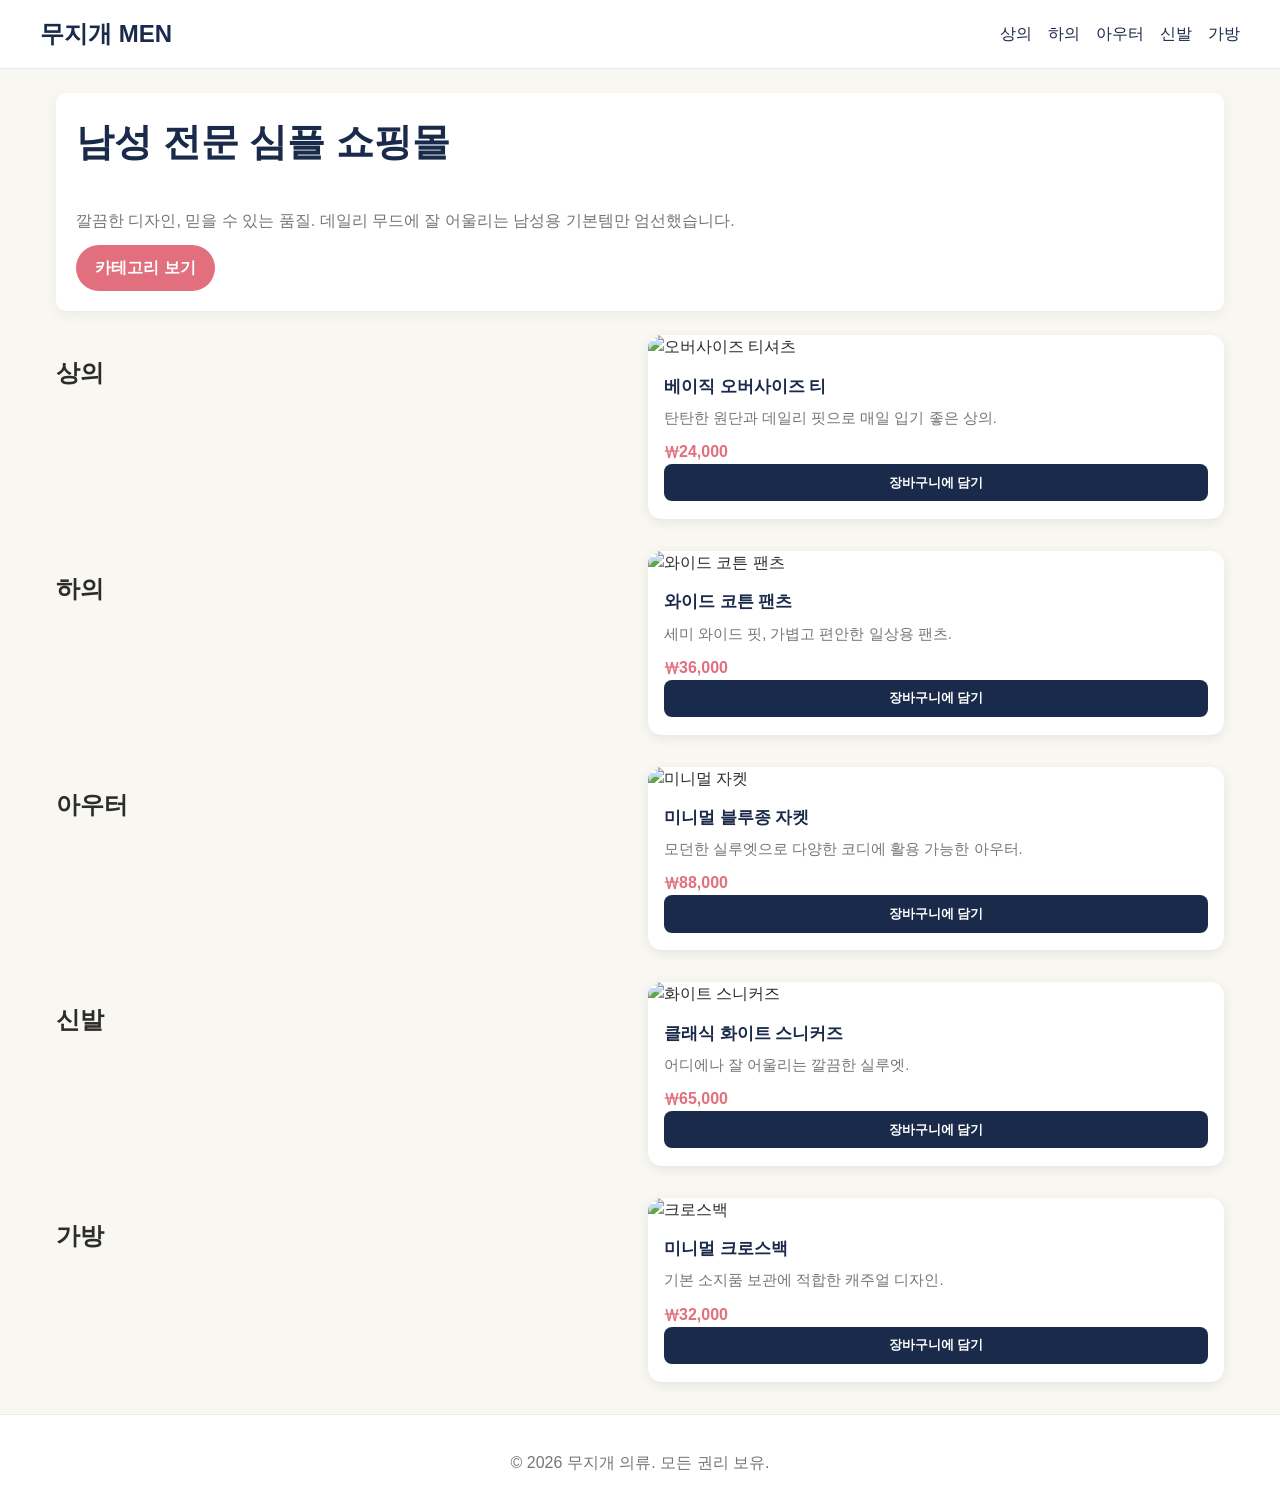
==== 새 폴더/index.html @ 91ad0dd7 "feat: add dark/light mode toggle" ====
<!DOCTYPE html>
<html lang="ko">
<head>
  <meta charset="UTF-8" />
  <meta name="viewport" content="width=device-width, initial-scale=1.0" />
  <title>심플 의류 쇼핑몰</title>
  <style>
    :root {
      --bg: #f9f7f1;
      --primary: #1a2a4a;
      --accent: #e16f7d;
      --card: #ffffff;
      --text: #2c2c2c;
      --muted: #767676;
    }

    * {
      box-sizing: border-box;
    }

    body {
      margin: 0;
      font-family: 'Noto Sans KR', Arial, sans-serif;
      background: var(--bg);
      color: var(--text);
      line-height: 1.5;
    }

    header {
      background: #fff;
      border-bottom: 1px solid #e9e9e9;
      padding: 1rem 1.25rem;
      position: sticky;
      top: 0;
      z-index: 100;
    }

    .nav {
      display: flex;
      align-items: center;
      justify-content: space-between;
      max-width: 1200px;
      margin: 0 auto;
      gap: 1rem;
    }

    .brand {
      font-size: 1.5rem;
      font-weight: 700;
      color: var(--primary);
    }

    .nav-links {
      display: flex;
      gap: 1rem;
      font-weight: 500;
    }

    .nav-links a {
      color: var(--primary);
      text-decoration: none;
    }

    .hero {
      max-width: 1200px;
      margin: 1.5rem auto;
      display: grid;
      grid-template-columns: 1fr;
      gap: 1rem;
      padding: 0 1rem;
    }

    .hero-content {
      background: var(--card);
      border-radius: 10px;
      padding: 1.25rem;
      box-shadow: 0 4px 14px rgba(0,0,0,.05);
    }

    .hero-content h1 {
      margin-top: 0;
      color: var(--primary);
      font-size: clamp(1.5rem, 4vw, 2.4rem);
    }

    .hero-content p {
      color: var(--muted);
      margin: .75rem 0;
    }

    .shop-btn {
      display: inline-block;
      padding: .7rem 1.2rem;
      border: 0;
      border-radius: 30px;
      background: var(--accent);
      color: white;
      font-weight: 700;
      text-decoration: none;
    }

    .products {
      max-width: 1200px;
      margin: 0 auto 2rem;
      padding: 0 1rem;
      display: grid;
      grid-template-columns: repeat(auto-fit, minmax(230px, 1fr));
      gap: 1rem;
    }

    .card {
      background: var(--card);
      border-radius: 14px;
      overflow: hidden;
      box-shadow: 0 3px 12px rgba(0,0,0,.08);
      transition: transform .2s ease, box-shadow .2s ease;
    }

    .card:hover {
      transform: translateY(-3px);
      box-shadow: 0 7px 20px rgba(0,0,0,.15);
    }

    .card img {
      width: 100%;
      aspect-ratio: 4 / 3;
      object-fit: cover;
    }

    .card-body {
      padding: .9rem 1rem 1.1rem;
    }

    .card-title {
      margin: 0 0 .5rem;
      font-size: 1.05rem;
      font-weight: 700;
      color: var(--primary);
    }

    .card-price {
      margin: 0;
      font-weight: 700;
      color: var(--accent);
    }

    .card-text {
      margin: .3rem 0 .7rem;
      color: var(--muted);
      font-size: .92rem;
    }

    .card button {
      width: 100%;
      border: 0;
      border-radius: 8px;
      padding: .6rem;
      background: var(--primary);
      color: white;
      font-weight: 600;
      cursor: pointer;
    }

    footer {
      text-align: center;
      padding: 1.25rem 1rem;
      background: #fff;
      color: var(--muted);
      border-top: 1px solid #ececec;
    }
  </style>
</head>
<body>
  <header>
    <nav class="nav">
      <div class="brand">무지개 MEN</div>
      <div class="nav-links">
        <a href="#tops">상의</a>
        <a href="#bottoms">하의</a>
        <a href="#outer">아우터</a>
        <a href="#shoes">신발</a>
        <a href="#bags">가방</a>
      </div>
    </nav>
  </header>

  <section class="hero">
    <article class="hero-content">
      <h1>남성 전문 심플 쇼핑몰</h1>
      <p>깔끔한 디자인, 믿을 수 있는 품질. 데일리 무드에 잘 어울리는 남성용 기본템만 엄선했습니다.</p>
      <a class="shop-btn" href="#tops">카테고리 보기</a>
    </article>
  </section>

  <section class="products" id="tops">
    <h2>상의</h2>
    <article class="card">
      <img src="https://via.placeholder.com/400x300?text=오버사이즈+티셔츠" alt="오버사이즈 티셔츠">
      <div class="card-body">
        <h2 class="card-title">베이직 오버사이즈 티</h2>
        <p class="card-text">탄탄한 원단과 데일리 핏으로 매일 입기 좋은 상의.</p>
        <p class="card-price">₩24,000</p>
        <button>장바구니에 담기</button>
      </div>
    </article>
  </section>

  <section class="products" id="bottoms">
    <h2>하의</h2>
    <article class="card">
      <img src="https://via.placeholder.com/400x300?text=와이드+코튼+팬츠" alt="와이드 코튼 팬츠">
      <div class="card-body">
        <h2 class="card-title">와이드 코튼 팬츠</h2>
        <p class="card-text">세미 와이드 핏, 가볍고 편안한 일상용 팬츠.</p>
        <p class="card-price">₩36,000</p>
        <button>장바구니에 담기</button>
      </div>
    </article>
  </section>

  <section class="products" id="outer">
    <h2>아우터</h2>
    <article class="card">
      <img src="https://via.placeholder.com/400x300?text=미니멀+자켓" alt="미니멀 자켓">
      <div class="card-body">
        <h2 class="card-title">미니멀 블루종 자켓</h2>
        <p class="card-text">모던한 실루엣으로 다양한 코디에 활용 가능한 아우터.</p>
        <p class="card-price">₩88,000</p>
        <button>장바구니에 담기</button>
      </div>
    </article>
  </section>

  <section class="products" id="shoes">
    <h2>신발</h2>
    <article class="card">
      <img src="https://via.placeholder.com/400x300?text=화이트+스니커즈" alt="화이트 스니커즈">
      <div class="card-body">
        <h2 class="card-title">클래식 화이트 스니커즈</h2>
        <p class="card-text">어디에나 잘 어울리는 깔끔한 실루엣.</p>
        <p class="card-price">₩65,000</p>
        <button>장바구니에 담기</button>
      </div>
    </article>
  </section>

  <section class="products" id="bags">
    <h2>가방</h2>
    <article class="card">
      <img src="https://via.placeholder.com/400x300?text=크로스백" alt="크로스백">
      <div class="card-body">
        <h2 class="card-title">미니멀 크로스백</h2>
        <p class="card-text">기본 소지품 보관에 적합한 캐주얼 디자인.</p>
        <p class="card-price">₩32,000</p>
        <button>장바구니에 담기</button>
      </div>
    </article>
  </section>

  <footer>
    <p>© 2026 무지개 의류. 모든 권리 보유.</p>
  </footer>
</body>
</html>
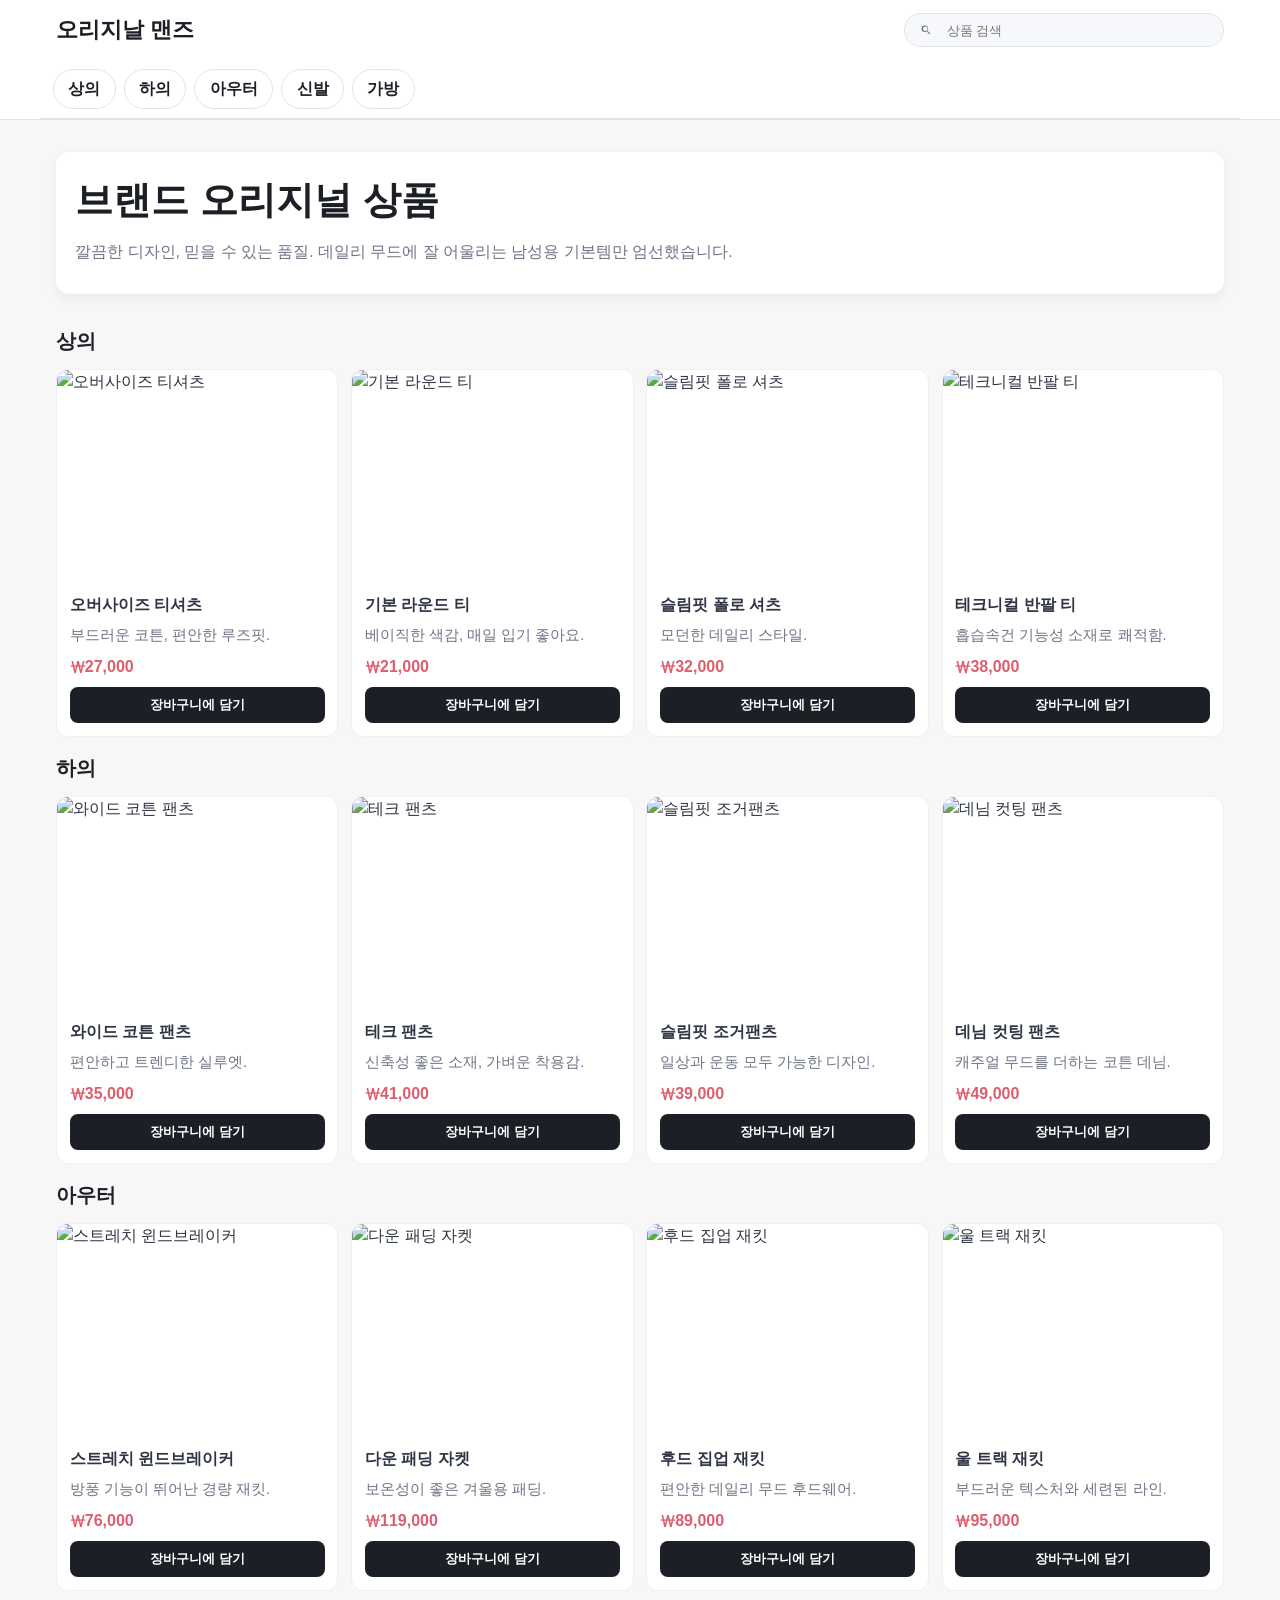
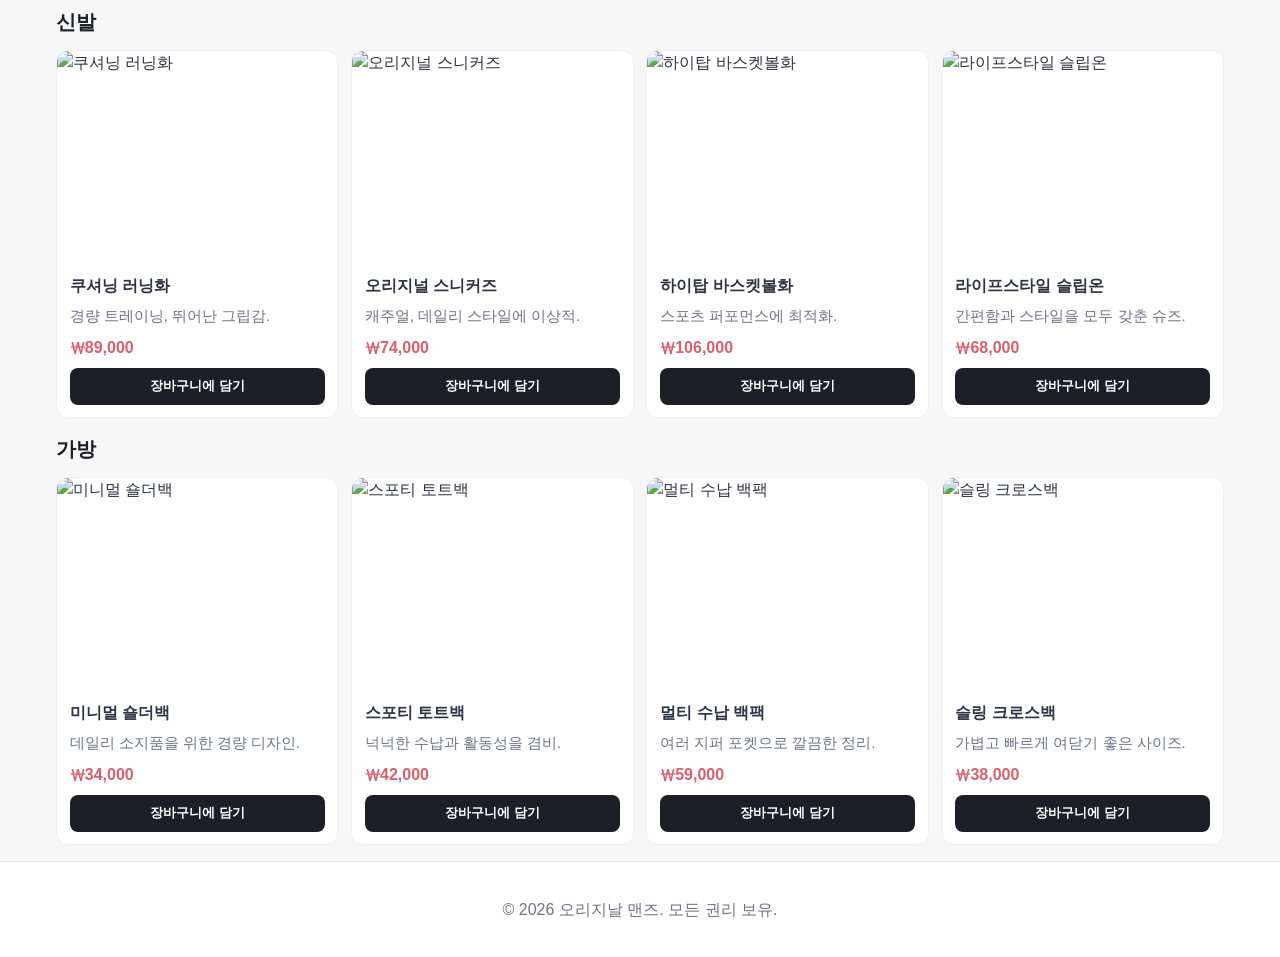
==== commit 19bfafe0: "Fix search icon, mobile category scrolling, brand name, hero text, 2-column mobile grid, and categor" ====
--- a/새 폴더/index.html
+++ b/새 폴더/index.html
@@ -3,262 +3,372 @@
 <head>
   <meta charset="UTF-8" />
   <meta name="viewport" content="width=device-width, initial-scale=1.0" />
-  <title>심플 의류 쇼핑몰</title>
+  <title>오리지날 맨즈</title>
   <style>
     :root {
-      --bg: #f9f7f1;
-      --primary: #1a2a4a;
-      --accent: #e16f7d;
+      --bg: #f7f7f7;
+      --primary: #1c1f26;
+      --accent: #dc5f6d;
       --card: #ffffff;
-      --text: #2c2c2c;
-      --muted: #767676;
-    }
-
-    * {
-      box-sizing: border-box;
-    }
-
+      --text: #2f3545;
+      --muted: #6f7486;
+      --border: #e1e4ec;
+    }
+
+    * { box-sizing: border-box; }
     body {
       margin: 0;
-      font-family: 'Noto Sans KR', Arial, sans-serif;
+      font-family: 'Noto Sans KR', 'Apple SD Gothic Neo', Arial, sans-serif;
       background: var(--bg);
       color: var(--text);
       line-height: 1.5;
-    }
-
-    header {
+      min-height: 100vh;
+    }
+
+    header { position: sticky; top: 0; z-index: 1000; background: #fff; border-bottom: 1px solid var(--border); }
+    .nav {
+      display: flex; align-items: center; justify-content: space-between;
+      gap: 0.8rem; max-width: 1200px; margin: 0 auto; padding: 0.8rem 1rem;
+    }
+    .brand { font-size: 1.4rem; font-weight: 800; color: var(--primary); }
+
+    .search-wrapper {
+      position: relative; flex: 1; max-width: 260px;
+    }
+    .search-input {
+      width: 100%; padding: 0.55rem 1.3rem 0.55rem 2.6rem;
+      border: 1px solid var(--border); border-radius: 999px; background: #f7f8fb;
+      color: var(--text); outline: none;
+    }
+    .search-input:focus { box-shadow: 0 0 0 3px rgba(220,95,109,0.2); }
+
+    .search-icon {
+      position: absolute; left: 0.9rem; top: 50%; transform: translateY(-50%);
+      pointer-events: none;
+      width: 1rem; height: 1rem;
+      display: inline-flex; align-items: center; justify-content: center;
+    }
+    .search-icon::before {
+      content: '';
+      width: 0.8rem; height: 0.8rem;
+      mask: url('data:image/svg+xml;utf8,<svg xmlns="http://www.w3.org/2000/svg" viewBox="0 0 24 24"><path fill="black" d="M15.5 14h-.79l-.28-.27A6.471 6.471 0 0016 9.5 6.5 6.5 0 109.5 16c1.61 0 3.09-.59 4.23-1.57l.27.28v.79l5 4.99L20.49 19l-4.99-5zm-6 0C8.01 14 6 11.99 6 9.5S8.01 5 10.5 5 15 7.01 15 9.5 12.99 14 10.5 14z"/></svg>') center / contain no-repeat;
+      background-color: var(--muted);
+    }
+
+    .category-nav-wrapper {
+      overflow-x: auto; overflow-y: hidden; background: #fff; border-bottom: 1px solid var(--border);
+      white-space: nowrap; -webkit-overflow-scrolling: touch;
+    }
+    .category-nav {
+      display: inline-flex; gap: 0.5rem; padding: 0.55rem 0.8rem;
+    }
+    .category-nav a {
+      display: inline-flex; align-items: center; justify-content: center;
+      padding: 0.45rem 0.9rem; border-radius: 999px; border: 1px solid var(--border);
+      text-decoration: none; color: var(--primary); font-weight: 600;
       background: #fff;
-      border-bottom: 1px solid #e9e9e9;
-      padding: 1rem 1.25rem;
-      position: sticky;
-      top: 0;
-      z-index: 100;
-    }
-
-    .nav {
-      display: flex;
-      align-items: center;
-      justify-content: space-between;
-      max-width: 1200px;
-      margin: 0 auto;
-      gap: 1rem;
-    }
-
-    .brand {
-      font-size: 1.5rem;
-      font-weight: 700;
-      color: var(--primary);
-    }
-
-    .nav-links {
-      display: flex;
-      gap: 1rem;
-      font-weight: 500;
-    }
-
-    .nav-links a {
-      color: var(--primary);
-      text-decoration: none;
+      flex-shrink: 0;
+    }
+    .category-nav a:hover, .category-nav a:focus {
+      background: var(--accent); color: #fff; border-color: var(--accent);
     }
 
     .hero {
-      max-width: 1200px;
-      margin: 1.5rem auto;
-      display: grid;
-      grid-template-columns: 1fr;
-      gap: 1rem;
-      padding: 0 1rem;
-    }
-
+      max-width: 1200px; margin: 1rem auto; padding: 1rem;
+    }
     .hero-content {
-      background: var(--card);
-      border-radius: 10px;
-      padding: 1.25rem;
-      box-shadow: 0 4px 14px rgba(0,0,0,.05);
-    }
-
+      background: var(--card); border-radius: 14px; padding: 1.2rem;
+      box-shadow: 0 4px 14px rgba(0,0,0,0.06);
+    }
     .hero-content h1 {
-      margin-top: 0;
-      color: var(--primary);
-      font-size: clamp(1.5rem, 4vw, 2.4rem);
-    }
-
-    .hero-content p {
-      color: var(--muted);
-      margin: .75rem 0;
-    }
-
-    .shop-btn {
-      display: inline-block;
-      padding: .7rem 1.2rem;
-      border: 0;
-      border-radius: 30px;
-      background: var(--accent);
-      color: white;
-      font-weight: 700;
-      text-decoration: none;
-    }
-
-    .products {
-      max-width: 1200px;
-      margin: 0 auto 2rem;
-      padding: 0 1rem;
-      display: grid;
-      grid-template-columns: repeat(auto-fit, minmax(230px, 1fr));
-      gap: 1rem;
-    }
-
+      font-size: clamp(1.6rem, 4vw, 2.4rem); color: var(--primary); margin: 0;
+    }
+    .hero-content p { color: var(--muted); margin: 0.7rem 0;
+      font-size: 0.98rem;
+    }
+
+    .product-section { max-width: 1200px; margin: 1rem auto; padding: 0 1rem; }
+    .product-section h2 { margin: 0 0 0.8rem; font-size: 1.25rem; color: var(--primary); }
+    .products-grid {
+      display: grid; grid-template-columns: repeat(2, minmax(0, 1fr)); gap: 0.8rem;
+    }
     .card {
-      background: var(--card);
-      border-radius: 14px;
-      overflow: hidden;
-      box-shadow: 0 3px 12px rgba(0,0,0,.08);
-      transition: transform .2s ease, box-shadow .2s ease;
-    }
-
-    .card:hover {
-      transform: translateY(-3px);
-      box-shadow: 0 7px 20px rgba(0,0,0,.15);
-    }
-
-    .card img {
-      width: 100%;
-      aspect-ratio: 4 / 3;
-      object-fit: cover;
-    }
-
-    .card-body {
-      padding: .9rem 1rem 1.1rem;
-    }
-
-    .card-title {
-      margin: 0 0 .5rem;
-      font-size: 1.05rem;
-      font-weight: 700;
-      color: var(--primary);
-    }
-
-    .card-price {
-      margin: 0;
-      font-weight: 700;
-      color: var(--accent);
-    }
-
-    .card-text {
-      margin: .3rem 0 .7rem;
-      color: var(--muted);
-      font-size: .92rem;
-    }
-
+      background: var(--card); border-radius: 12px; overflow: hidden;
+      border: 1px solid #eff0f5;
+      transition: transform .18s ease, box-shadow .18s ease;
+      display: flex; flex-direction: column;
+    }
+    .card:hover { transform: translateY(-3px); box-shadow: 0 9px 18px rgba(0,0,0,0.08); }
+    .card img { width: 100%; aspect-ratio: 4/3; object-fit: cover; }
+    .card-body { padding: 0.8rem; display: flex; flex-direction: column; gap: 0.5rem; flex: 1; }
+    .card-title { margin: 0; font-size: 1rem; font-weight: 700; }
+    .card-text { margin: 0; color: var(--muted); font-size: 0.91rem; }
+    .card-price { margin: 0; font-weight: 800; color: var(--accent); }
     .card button {
-      width: 100%;
-      border: 0;
-      border-radius: 8px;
-      padding: .6rem;
-      background: var(--primary);
-      color: white;
-      font-weight: 600;
-      cursor: pointer;
-    }
-
-    footer {
-      text-align: center;
-      padding: 1.25rem 1rem;
-      background: #fff;
-      color: var(--muted);
-      border-top: 1px solid #ececec;
+      margin-top: auto; border: 0; border-radius: 8px; background: var(--primary);
+      color: #fff; padding: 0.58rem 0.7rem; font-weight: 700; cursor: pointer;
+    }
+
+    footer { text-align: center; padding: 1.2rem 1rem; background: #fff; color: var(--muted); border-top: 1px solid var(--border); }
+
+    @media (min-width: 768px) {
+      .products-grid { grid-template-columns: repeat(2, minmax(0, 1fr)); }
+      .search-wrapper { max-width: 320px; }
+    }
+    @media (min-width: 1024px) {
+      .products-grid { grid-template-columns: repeat(4, minmax(0, 1fr)); }
+      .category-nav-wrapper { max-width: 1200px; margin: 0 auto; }
     }
   </style>
 </head>
 <body>
   <header>
-    <nav class="nav">
-      <div class="brand">무지개 MEN</div>
-      <div class="nav-links">
+    <div class="nav">
+      <div class="brand">오리지날 맨즈</div>
+      <div class="search-wrapper">
+        <input class="search-input" id="searchInput" type="search" placeholder="상품 검색" aria-label="상품 검색" />
+        <span class="search-icon"></span>
+      </div>
+    </div>
+    <div class="category-nav-wrapper">
+      <div class="category-nav" id="categoryNav">
         <a href="#tops">상의</a>
         <a href="#bottoms">하의</a>
         <a href="#outer">아우터</a>
         <a href="#shoes">신발</a>
         <a href="#bags">가방</a>
       </div>
-    </nav>
+    </div>
   </header>
 
   <section class="hero">
     <article class="hero-content">
-      <h1>남성 전문 심플 쇼핑몰</h1>
+      <h1>브랜드 오리지널 상품</h1>
       <p>깔끔한 디자인, 믿을 수 있는 품질. 데일리 무드에 잘 어울리는 남성용 기본템만 엄선했습니다.</p>
-      <a class="shop-btn" href="#tops">카테고리 보기</a>
     </article>
   </section>
 
-  <section class="products" id="tops">
+  <section class="product-section" id="tops">
     <h2>상의</h2>
-    <article class="card">
-      <img src="https://via.placeholder.com/400x300?text=오버사이즈+티셔츠" alt="오버사이즈 티셔츠">
-      <div class="card-body">
-        <h2 class="card-title">베이직 오버사이즈 티</h2>
-        <p class="card-text">탄탄한 원단과 데일리 핏으로 매일 입기 좋은 상의.</p>
-        <p class="card-price">₩24,000</p>
-        <button>장바구니에 담기</button>
-      </div>
-    </article>
-  </section>
-
-  <section class="products" id="bottoms">
+    <div class="products-grid" id="productsGrid">
+      <article class="card" data-name="오버사이즈 티셔츠">
+        <img src="https://images.unsplash.com/photo-1541099649105-f69ad21f3246?auto=format&fit=crop&w=800&q=80" alt="오버사이즈 티셔츠">
+        <div class="card-body">
+          <h3 class="card-title">오버사이즈 티셔츠</h3>
+          <p class="card-text">부드러운 코튼, 편안한 루즈핏.</p>
+          <p class="card-price">₩27,000</p>
+          <button>장바구니에 담기</button>
+        </div>
+      </article>
+      <article class="card" data-name="기본 라운드 티">
+        <img src="https://images.unsplash.com/photo-1512436991641-6745cdb1723f?auto=format&fit=crop&w=800&q=80" alt="기본 라운드 티">
+        <div class="card-body">
+          <h3 class="card-title">기본 라운드 티</h3>
+          <p class="card-text">베이직한 색감, 매일 입기 좋아요.</p>
+          <p class="card-price">₩21,000</p>
+          <button>장바구니에 담기</button>
+        </div>
+      </article>
+      <article class="card" data-name="슬림핏 폴로 셔츠">
+        <img src="https://images.unsplash.com/photo-1495121605193-b116b5b9c6b9?auto=format&fit=crop&w=800&q=80" alt="슬림핏 폴로 셔츠">
+        <div class="card-body">
+          <h3 class="card-title">슬림핏 폴로 셔츠</h3>
+          <p class="card-text">모던한 데일리 스타일.</p>
+          <p class="card-price">₩32,000</p>
+          <button>장바구니에 담기</button>
+        </div>
+      </article>
+      <article class="card" data-name="테크니컬 반팔 티">
+        <img src="https://images.unsplash.com/photo-1503342452485-86c7f6a2f91d?auto=format&fit=crop&w=800&q=80" alt="테크니컬 반팔 티">
+        <div class="card-body">
+          <h3 class="card-title">테크니컬 반팔 티</h3>
+          <p class="card-text">흡습속건 기능성 소재로 쾌적함.</p>
+          <p class="card-price">₩38,000</p>
+          <button>장바구니에 담기</button>
+        </div>
+      </article>
+    </div>
+  </section>
+
+  <section class="product-section" id="bottoms">
     <h2>하의</h2>
-    <article class="card">
-      <img src="https://via.placeholder.com/400x300?text=와이드+코튼+팬츠" alt="와이드 코튼 팬츠">
-      <div class="card-body">
-        <h2 class="card-title">와이드 코튼 팬츠</h2>
-        <p class="card-text">세미 와이드 핏, 가볍고 편안한 일상용 팬츠.</p>
-        <p class="card-price">₩36,000</p>
-        <button>장바구니에 담기</button>
-      </div>
-    </article>
-  </section>
-
-  <section class="products" id="outer">
+    <div class="products-grid">
+      <article class="card" data-name="와이드 코튼 팬츠">
+        <img src="https://images.unsplash.com/photo-1583422407696-c9f4ddf5b323?auto=format&fit=crop&w=800&q=80" alt="와이드 코튼 팬츠">
+        <div class="card-body">
+          <h3 class="card-title">와이드 코튼 팬츠</h3>
+          <p class="card-text">편안하고 트렌디한 실루엣.</p>
+          <p class="card-price">₩35,000</p>
+          <button>장바구니에 담기</button>
+        </div>
+      </article>
+      <article class="card" data-name="테크 팬츠">
+        <img src="https://images.unsplash.com/photo-1588702547923-7093a6c3ba33?auto=format&fit=crop&w=800&q=80" alt="테크 팬츠">
+        <div class="card-body">
+          <h3 class="card-title">테크 팬츠</h3>
+          <p class="card-text">신축성 좋은 소재, 가벼운 착용감.</p>
+          <p class="card-price">₩41,000</p>
+          <button>장바구니에 담기</button>
+        </div>
+      </article>
+      <article class="card" data-name="슬림핏 조거팬츠">
+        <img src="https://images.unsplash.com/photo-1562690868-6aa18ee5382f?auto=format&fit=crop&w=800&q=80" alt="슬림핏 조거팬츠">
+        <div class="card-body">
+          <h3 class="card-title">슬림핏 조거팬츠</h3>
+          <p class="card-text">일상과 운동 모두 가능한 디자인.</p>
+          <p class="card-price">₩39,000</p>
+          <button>장바구니에 담기</button>
+        </div>
+      </article>
+      <article class="card" data-name="데님 컷팅 팬츠">
+        <img src="https://images.unsplash.com/photo-1541099649105-f69ad21f3246?auto=format&fit=crop&w=800&q=80" alt="데님 컷팅 팬츠">
+        <div class="card-body">
+          <h3 class="card-title">데님 컷팅 팬츠</h3>
+          <p class="card-text">캐주얼 무드를 더하는 코튼 데님.</p>
+          <p class="card-price">₩49,000</p>
+          <button>장바구니에 담기</button>
+        </div>
+      </article>
+    </div>
+  </section>
+
+  <section class="product-section" id="outer">
     <h2>아우터</h2>
-    <article class="card">
-      <img src="https://via.placeholder.com/400x300?text=미니멀+자켓" alt="미니멀 자켓">
-      <div class="card-body">
-        <h2 class="card-title">미니멀 블루종 자켓</h2>
-        <p class="card-text">모던한 실루엣으로 다양한 코디에 활용 가능한 아우터.</p>
-        <p class="card-price">₩88,000</p>
-        <button>장바구니에 담기</button>
-      </div>
-    </article>
-  </section>
-
-  <section class="products" id="shoes">
+    <div class="products-grid">
+      <article class="card" data-name="스트레치 윈드브레이커">
+        <img src="https://images.unsplash.com/photo-1511376777868-611b54f68947?auto=format&fit=crop&w=800&q=80" alt="스트레치 윈드브레이커">
+        <div class="card-body">
+          <h3 class="card-title">스트레치 윈드브레이커</h3>
+          <p class="card-text">방풍 기능이 뛰어난 경량 재킷.</p>
+          <p class="card-price">₩76,000</p>
+          <button>장바구니에 담기</button>
+        </div>
+      </article>
+      <article class="card" data-name="다운 패딩 자켓">
+        <img src="https://images.unsplash.com/photo-1489987707025-afc232f7ea0f?auto=format&fit=crop&w=800&q=80" alt="다운 패딩 자켓">
+        <div class="card-body">
+          <h3 class="card-title">다운 패딩 자켓</h3>
+          <p class="card-text">보온성이 좋은 겨울용 패딩.</p>
+          <p class="card-price">₩119,000</p>
+          <button>장바구니에 담기</button>
+        </div>
+      </article>
+      <article class="card" data-name="후드 집업 재킷">
+        <img src="https://images.unsplash.com/photo-1542060746-81f37c7f3fb0?auto=format&fit=crop&w=800&q=80" alt="후드 집업 재킷">
+        <div class="card-body">
+          <h3 class="card-title">후드 집업 재킷</h3>
+          <p class="card-text">편안한 데일리 무드 후드웨어.</p>
+          <p class="card-price">₩89,000</p>
+          <button>장바구니에 담기</button>
+        </div>
+      </article>
+      <article class="card" data-name="울 트랙 재킷">
+        <img src="https://images.unsplash.com/photo-1523275335684-37898b6baf30?auto=format&fit=crop&w=800&q=80" alt="울 트랙 재킷">
+        <div class="card-body">
+          <h3 class="card-title">울 트랙 재킷</h3>
+          <p class="card-text">부드러운 텍스처와 세련된 라인.</p>
+          <p class="card-price">₩95,000</p>
+          <button>장바구니에 담기</button>
+        </div>
+      </article>
+    </div>
+  </section>
+
+  <section class="product-section" id="shoes">
     <h2>신발</h2>
-    <article class="card">
-      <img src="https://via.placeholder.com/400x300?text=화이트+스니커즈" alt="화이트 스니커즈">
-      <div class="card-body">
-        <h2 class="card-title">클래식 화이트 스니커즈</h2>
-        <p class="card-text">어디에나 잘 어울리는 깔끔한 실루엣.</p>
-        <p class="card-price">₩65,000</p>
-        <button>장바구니에 담기</button>
-      </div>
-    </article>
-  </section>
-
-  <section class="products" id="bags">
+    <div class="products-grid">
+      <article class="card" data-name="쿠셔닝 러닝화">
+        <img src="https://images.unsplash.com/photo-1542291026-7eec264c27ff?auto=format&fit=crop&w=800&q=80" alt="쿠셔닝 러닝화">
+        <div class="card-body">
+          <h3 class="card-title">쿠셔닝 러닝화</h3>
+          <p class="card-text">경량 트레이닝, 뛰어난 그립감.</p>
+          <p class="card-price">₩89,000</p>
+          <button>장바구니에 담기</button>
+        </div>
+      </article>
+      <article class="card" data-name="오리지널 스니커즈">
+        <img src="https://images.unsplash.com/photo-1528701800489-20c72d1c79a2?auto=format&fit=crop&w=800&q=80" alt="오리지널 스니커즈">
+        <div class="card-body">
+          <h3 class="card-title">오리지널 스니커즈</h3>
+          <p class="card-text">캐주얼, 데일리 스타일에 이상적.</p>
+          <p class="card-price">₩74,000</p>
+          <button>장바구니에 담기</button>
+        </div>
+      </article>
+      <article class="card" data-name="하이탑 바스켓볼화">
+        <img src="https://images.unsplash.com/photo-1519741495080-554126f2eb49?auto=format&fit=crop&w=800&q=80" alt="하이탑 바스켓볼화">
+        <div class="card-body">
+          <h3 class="card-title">하이탑 바스켓볼화</h3>
+          <p class="card-text">스포츠 퍼포먼스에 최적화.</p>
+          <p class="card-price">₩106,000</p>
+          <button>장바구니에 담기</button>
+        </div>
+      </article>
+      <article class="card" data-name="라이프스타일 슬립온">
+        <img src="https://images.unsplash.com/photo-1528701800489-20c72d1c79a2?auto=format&fit=crop&w=800&q=80" alt="라이프스타일 슬립온">
+        <div class="card-body">
+          <h3 class="card-title">라이프스타일 슬립온</h3>
+          <p class="card-text">간편함과 스타일을 모두 갖춘 슈즈.</p>
+          <p class="card-price">₩68,000</p>
+          <button>장바구니에 담기</button>
+        </div>
+      </article>
+    </div>
+  </section>
+
+  <section class="product-section" id="bags">
     <h2>가방</h2>
-    <article class="card">
-      <img src="https://via.placeholder.com/400x300?text=크로스백" alt="크로스백">
-      <div class="card-body">
-        <h2 class="card-title">미니멀 크로스백</h2>
-        <p class="card-text">기본 소지품 보관에 적합한 캐주얼 디자인.</p>
-        <p class="card-price">₩32,000</p>
-        <button>장바구니에 담기</button>
-      </div>
-    </article>
-  </section>
-
-  <footer>
-    <p>© 2026 무지개 의류. 모든 권리 보유.</p>
-  </footer>
+    <div class="products-grid">
+      <article class="card" data-name="미니멀 숄더백">
+        <img src="https://images.unsplash.com/photo-1556905055-8f358a7a47b2?auto=format&fit=crop&w=800&q=80" alt="미니멀 숄더백">
+        <div class="card-body">
+          <h3 class="card-title">미니멀 숄더백</h3>
+          <p class="card-text">데일리 소지품을 위한 경량 디자인.</p>
+          <p class="card-price">₩34,000</p>
+          <button>장바구니에 담기</button>
+        </div>
+      </article>
+      <article class="card" data-name="스포티 토트백">
+        <img src="https://images.unsplash.com/photo-1582719478644-4e3bbd1ca2d1?auto=format&fit=crop&w=800&q=80" alt="스포티 토트백">
+        <div class="card-body">
+          <h3 class="card-title">스포티 토트백</h3>
+          <p class="card-text">넉넉한 수납과 활동성을 겸비.</p>
+          <p class="card-price">₩42,000</p>
+          <button>장바구니에 담기</button>
+        </div>
+      </article>
+      <article class="card" data-name="멀티 수납 백팩">
+        <img src="https://images.unsplash.com/photo-1574180045827-681f8a1a9622?auto=format&fit=crop&w=800&q=80" alt="멀티 수납 백팩">
+        <div class="card-body">
+          <h3 class="card-title">멀티 수납 백팩</h3>
+          <p class="card-text">여러 지퍼 포켓으로 깔끔한 정리.</p>
+          <p class="card-price">₩59,000</p>
+          <button>장바구니에 담기</button>
+        </div>
+      </article>
+      <article class="card" data-name="슬링 크로스백">
+        <img src="https://images.unsplash.com/photo-1514986888952-8cd320577b25?auto=format&fit=crop&w=800&q=80" alt="슬링 크로스백">
+        <div class="card-body">
+          <h3 class="card-title">슬링 크로스백</h3>
+          <p class="card-text">가볍고 빠르게 여닫기 좋은 사이즈.</p>
+          <p class="card-price">₩38,000</p>
+          <button>장바구니에 담기</button>
+        </div>
+      </article>
+    </div>
+  </section>
+
+  <footer><p>© 2026 오리지날 맨즈. 모든 권리 보유.</p></footer>
+
+  <script>
+    const searchInput = document.getElementById('searchInput');
+    searchInput.addEventListener('input', () => {
+      const term = searchInput.value.trim().toLowerCase();
+      document.querySelectorAll('.card').forEach(card => {
+        const name = card.dataset.name.toLowerCase();
+        card.style.display = name.includes(term) ? '' : 'none';
+      });
+    });
+  </script>
 </body>
-</html>+</html>
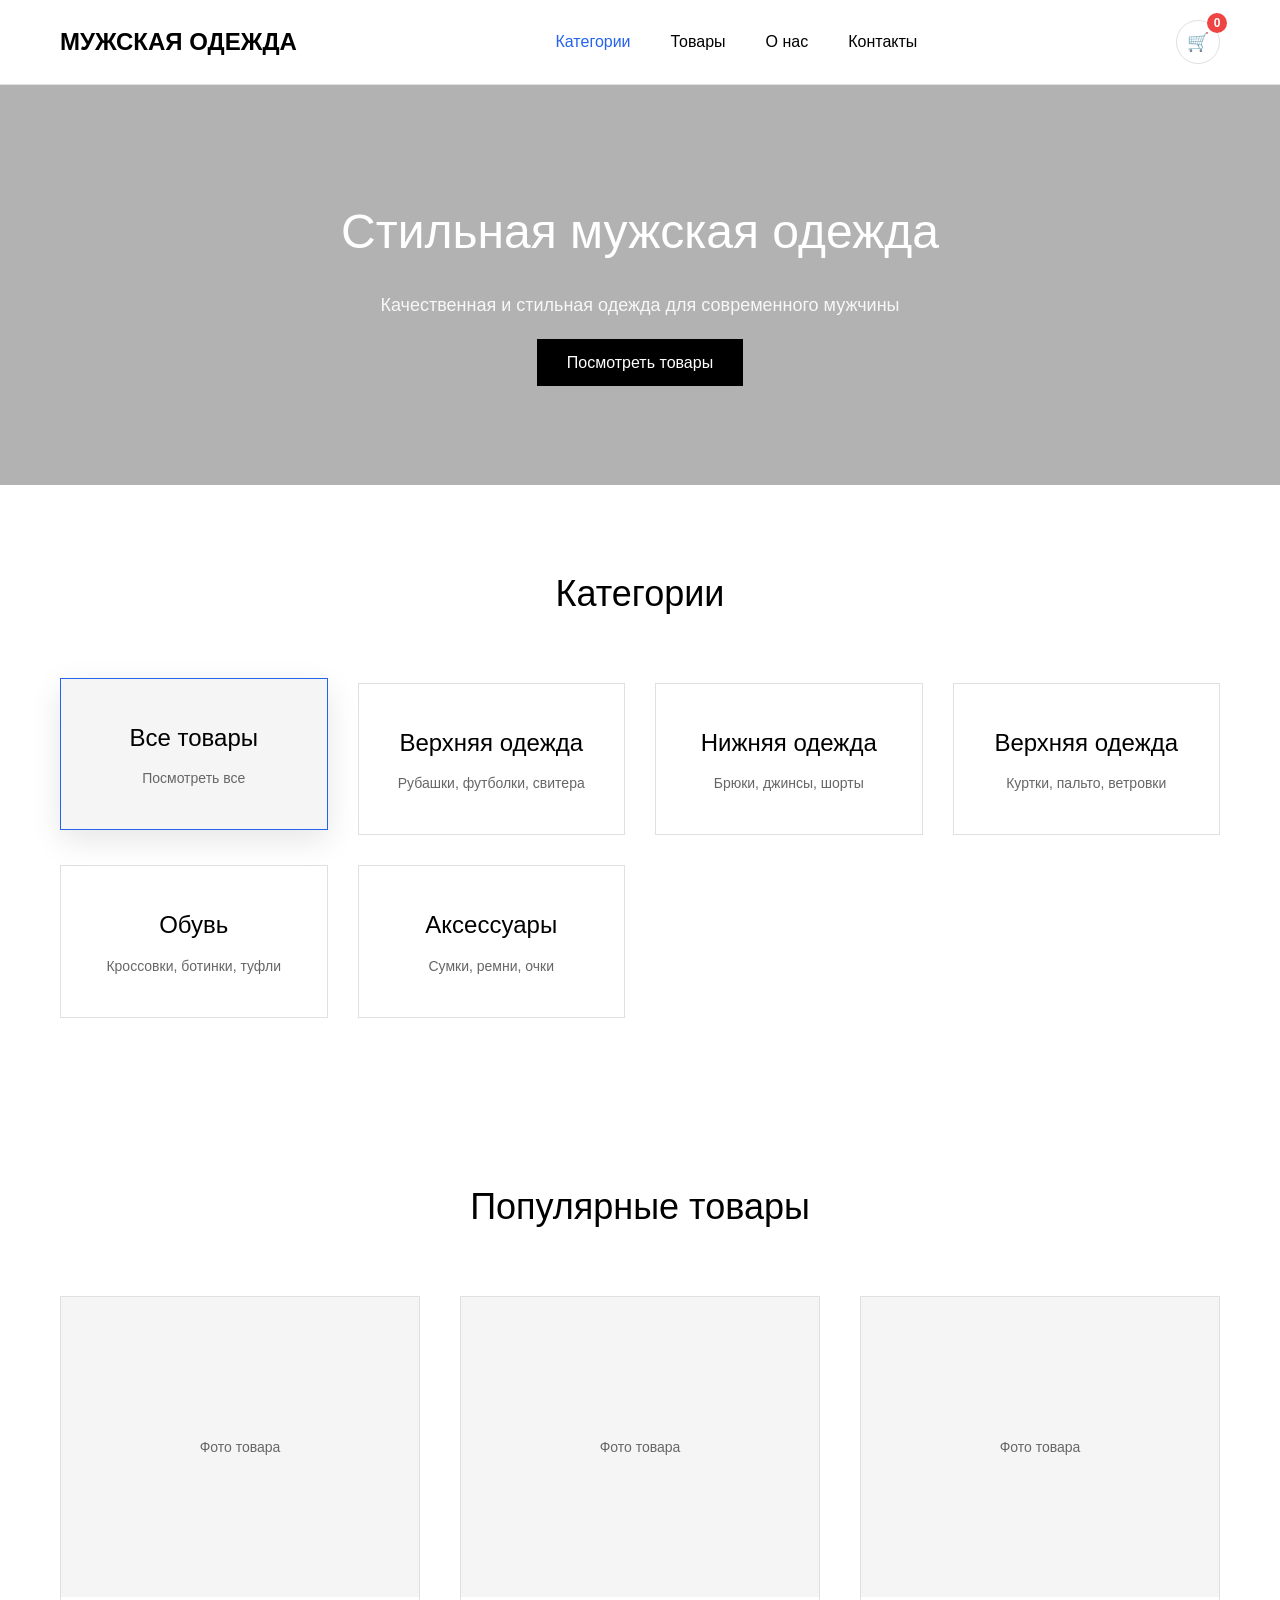
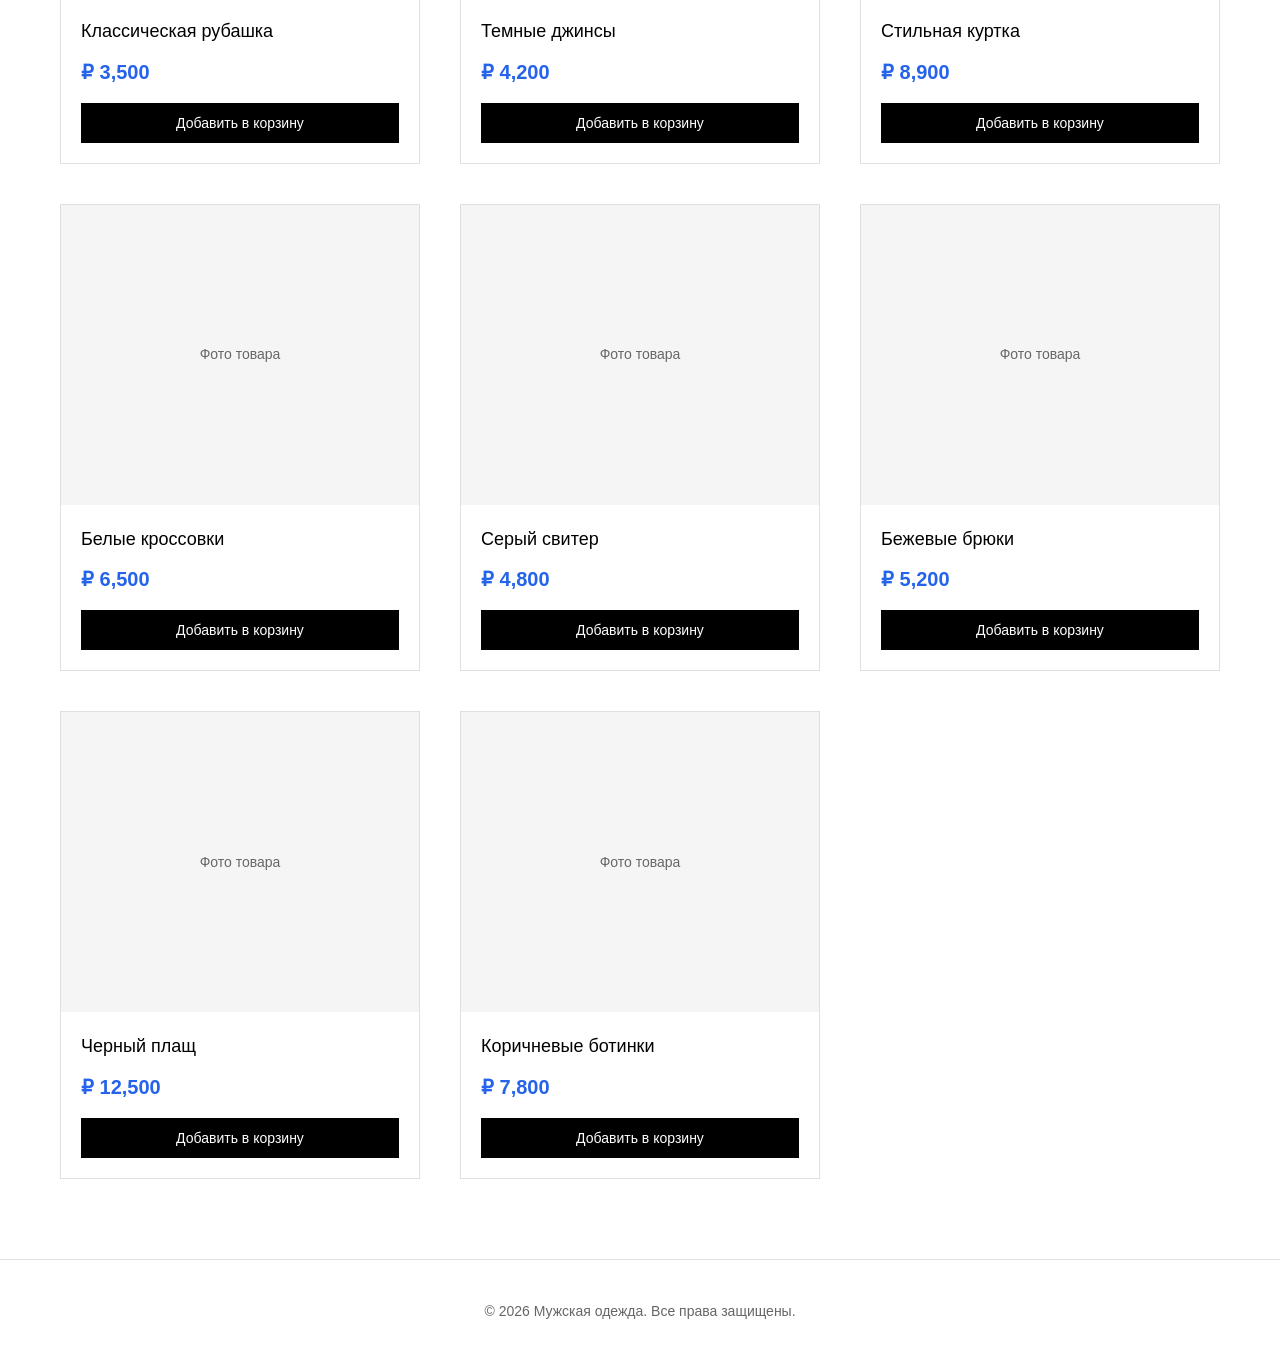
==== commit fd552db4: "Revert UI to previous version as requested" ====
--- a/새 폴더/index.html
+++ b/새 폴더/index.html
@@ -1,374 +1,1018 @@
 <!DOCTYPE html>
-<html lang="ko">
+<html lang="ru">
 <head>
   <meta charset="UTF-8" />
   <meta name="viewport" content="width=device-width, initial-scale=1.0" />
-  <title>오리지날 맨즈</title>
+  <title>Мужская одежда - Простой магазин</title>
   <style>
     :root {
-      --bg: #f7f7f7;
-      --primary: #1c1f26;
-      --accent: #dc5f6d;
-      --card: #ffffff;
-      --text: #2f3545;
-      --muted: #6f7486;
-      --border: #e1e4ec;
-    }
-
-    * { box-sizing: border-box; }
+      --bg: #ffffff;
+      --text: #000000;
+      --text-muted: #666666;
+      --border: #e0e0e0;
+      --hover: #f5f5f5;
+      --accent: #000000;
+      --primary: #2563eb;
+      --success: #10b981;
+      --danger: #ef4444;
+      --shadow: rgba(0,0,0,0.1);
+    }
+
+    * {
+      box-sizing: border-box;
+      margin: 0;
+      padding: 0;
+    }
+
     body {
-      margin: 0;
-      font-family: 'Noto Sans KR', 'Apple SD Gothic Neo', Arial, sans-serif;
+      font-family: 'Arial', sans-serif;
       background: var(--bg);
       color: var(--text);
-      line-height: 1.5;
-      min-height: 100vh;
-    }
-
-    header { position: sticky; top: 0; z-index: 1000; background: #fff; border-bottom: 1px solid var(--border); }
-    .nav {
-      display: flex; align-items: center; justify-content: space-between;
-      gap: 0.8rem; max-width: 1200px; margin: 0 auto; padding: 0.8rem 1rem;
-    }
-    .brand { font-size: 1.4rem; font-weight: 800; color: var(--primary); }
-
-    .search-wrapper {
-      position: relative; flex: 1; max-width: 260px;
-    }
-    .search-input {
-      width: 100%; padding: 0.55rem 1.3rem 0.55rem 2.6rem;
-      border: 1px solid var(--border); border-radius: 999px; background: #f7f8fb;
-      color: var(--text); outline: none;
-    }
-    .search-input:focus { box-shadow: 0 0 0 3px rgba(220,95,109,0.2); }
-
-    .search-icon {
-      position: absolute; left: 0.9rem; top: 50%; transform: translateY(-50%);
-      pointer-events: none;
-      width: 1rem; height: 1rem;
-      display: inline-flex; align-items: center; justify-content: center;
-    }
-    .search-icon::before {
-      content: '';
-      width: 0.8rem; height: 0.8rem;
-      mask: url('data:image/svg+xml;utf8,<svg xmlns="http://www.w3.org/2000/svg" viewBox="0 0 24 24"><path fill="black" d="M15.5 14h-.79l-.28-.27A6.471 6.471 0 0016 9.5 6.5 6.5 0 109.5 16c1.61 0 3.09-.59 4.23-1.57l.27.28v.79l5 4.99L20.49 19l-4.99-5zm-6 0C8.01 14 6 11.99 6 9.5S8.01 5 10.5 5 15 7.01 15 9.5 12.99 14 10.5 14z"/></svg>') center / contain no-repeat;
-      background-color: var(--muted);
-    }
-
-    .category-nav-wrapper {
-      overflow-x: auto; overflow-y: hidden; background: #fff; border-bottom: 1px solid var(--border);
-      white-space: nowrap; -webkit-overflow-scrolling: touch;
-    }
-    .category-nav {
-      display: inline-flex; gap: 0.5rem; padding: 0.55rem 0.8rem;
-    }
-    .category-nav a {
-      display: inline-flex; align-items: center; justify-content: center;
-      padding: 0.45rem 0.9rem; border-radius: 999px; border: 1px solid var(--border);
-      text-decoration: none; color: var(--primary); font-weight: 600;
-      background: #fff;
+      line-height: 1.6;
+    }
+
+    .container {
+      max-width: 1200px;
+      margin: 0 auto;
+      padding: 0 20px;
+    }
+
+    /* Header */
+    header {
+      background: var(--bg);
+      border-bottom: 1px solid var(--border);
+      position: sticky;
+      top: 0;
+      z-index: 1000;
+    }
+
+    .header-content {
+      display: flex;
+      justify-content: space-between;
+      align-items: center;
+      padding: 20px 0;
+    }
+
+    .logo {
+      font-size: 24px;
+      font-weight: bold;
+      color: var(--text);
+    }
+
+    .header-right {
+      display: flex;
+      align-items: center;
+      gap: 20px;
+    }
+
+    .cart-btn {
+      position: relative;
+      background: none;
+      border: 1px solid var(--border);
+      padding: 10px;
+      border-radius: 50%;
+      cursor: pointer;
+      font-size: 18px;
+    }
+
+    .cart-count {
+      position: absolute;
+      top: -8px;
+      right: -8px;
+      background: var(--danger);
+      color: white;
+      border-radius: 50%;
+      width: 20px;
+      height: 20px;
+      display: flex;
+      align-items: center;
+      justify-content: center;
+      font-size: 12px;
+      font-weight: bold;
+    }
+
+    .hamburger {
+      display: none;
+      flex-direction: column;
+      cursor: pointer;
+      gap: 4px;
+    }
+
+    .hamburger span {
+      width: 25px;
+      height: 3px;
+      background: var(--text);
+      transition: 0.3s;
+    }
+
+    nav {
+      display: flex;
+    }
+
+    nav ul {
+      display: flex;
+      list-style: none;
+      gap: 40px;
+    }
+
+    nav a {
+      text-decoration: none;
+      color: var(--text);
+      font-weight: 500;
+      transition: color 0.3s;
+    }
+
+    nav a:hover,
+    nav a.active {
+      color: var(--primary);
+    }
+
+    /* Mobile Menu */
+    .mobile-menu {
+      display: none;
+      position: absolute;
+      top: 100%;
+      left: 0;
+      right: 0;
+      background: var(--bg);
+      border-bottom: 1px solid var(--border);
+      padding: 20px 0;
+    }
+
+    .mobile-menu.active {
+      display: block;
+    }
+
+    .mobile-menu ul {
+      flex-direction: column;
+      gap: 20px;
+      text-align: center;
+    }
+
+    /* Hero Banner */
+    .hero {
+      position: relative;
+      height: 400px;
+      background: linear-gradient(rgba(0,0,0,0.3), rgba(0,0,0,0.3)), url('https://images.unsplash.com/photo-1441986300917-64674bd600d8?w=1200&h=400&fit=crop');
+      background-size: cover;
+      background-position: center;
+      display: flex;
+      align-items: center;
+      justify-content: center;
+      text-align: center;
+      color: white;
+    }
+
+    .hero-content h1 {
+      font-size: 48px;
+      margin-bottom: 20px;
+      font-weight: 300;
+    }
+
+    .hero-content p {
+      font-size: 18px;
+      margin-bottom: 30px;
+      opacity: 0.9;
+    }
+
+    .hero-btn {
+      background: var(--accent);
+      color: white;
+      padding: 15px 30px;
+      text-decoration: none;
+      border: none;
+      font-size: 16px;
+      cursor: pointer;
+      transition: background 0.3s;
+    }
+
+    .hero-btn:hover {
+      background: var(--text-muted);
+    }
+
+    /* Categories */
+    .categories {
+      padding: 80px 0;
+      background: var(--bg);
+    }
+
+    .categories h2 {
+      text-align: center;
+      font-size: 36px;
+      margin-bottom: 60px;
+      font-weight: 300;
+    }
+
+    .category-grid {
+      display: grid;
+      grid-template-columns: repeat(auto-fit, minmax(250px, 1fr));
+      gap: 30px;
+    }
+
+    .category-card {
+      background: var(--bg);
+      border: 1px solid var(--border);
+      padding: 40px 30px;
+      text-align: center;
+      text-decoration: none;
+      color: var(--text);
+      transition: all 0.3s;
+      cursor: pointer;
+    }
+
+    .category-card:hover,
+    .category-card.active {
+      background: var(--hover);
+      transform: translateY(-5px);
+      box-shadow: 0 10px 30px var(--shadow);
+      border-color: var(--primary);
+    }
+
+    .category-card h3 {
+      font-size: 24px;
+      margin-bottom: 10px;
+      font-weight: 500;
+    }
+
+    .category-card p {
+      color: var(--text-muted);
+      font-size: 14px;
+    }
+
+    /* Products */
+    .products {
+      padding: 80px 0;
+      background: var(--bg);
+    }
+
+    .products h2 {
+      text-align: center;
+      font-size: 36px;
+      margin-bottom: 60px;
+      font-weight: 300;
+    }
+
+    .product-grid {
+      display: grid;
+      grid-template-columns: repeat(auto-fit, minmax(280px, 1fr));
+      gap: 40px;
+    }
+
+    .product-card {
+      background: var(--bg);
+      border: 1px solid var(--border);
+      overflow: hidden;
+      transition: all 0.3s;
+    }
+
+    .product-card:hover {
+      transform: translateY(-5px);
+      box-shadow: 0 10px 30px var(--shadow);
+    }
+
+    .product-image {
+      width: 100%;
+      height: 300px;
+      background: var(--hover);
+      display: flex;
+      align-items: center;
+      justify-content: center;
+      font-size: 14px;
+      color: var(--text-muted);
+      cursor: pointer;
+    }
+
+    .product-info {
+      padding: 20px;
+    }
+
+    .product-title {
+      font-size: 18px;
+      margin-bottom: 10px;
+      font-weight: 500;
+    }
+
+    .product-price {
+      font-size: 20px;
+      font-weight: bold;
+      margin-bottom: 15px;
+      color: var(--primary);
+    }
+
+    .product-btn {
+      width: 100%;
+      background: var(--accent);
+      color: white;
+      padding: 12px;
+      border: none;
+      font-size: 14px;
+      cursor: pointer;
+      transition: background 0.3s;
+    }
+
+    .product-btn:hover {
+      background: var(--text-muted);
+    }
+
+    /* Modals */
+    .modal {
+      display: none;
+      position: fixed;
+      top: 0;
+      left: 0;
+      width: 100%;
+      height: 100%;
+      background: rgba(0,0,0,0.5);
+      z-index: 2000;
+      align-items: center;
+      justify-content: center;
+    }
+
+    .modal.active {
+      display: flex;
+    }
+
+    .modal-content {
+      background: var(--bg);
+      border-radius: 8px;
+      width: 90%;
+      max-width: 500px;
+      max-height: 90vh;
+      overflow-y: auto;
+      position: relative;
+    }
+
+    .modal-header {
+      padding: 20px;
+      border-bottom: 1px solid var(--border);
+      display: flex;
+      justify-content: space-between;
+      align-items: center;
+    }
+
+    .modal-title {
+      font-size: 24px;
+      font-weight: 500;
+    }
+
+    .modal-close {
+      background: none;
+      border: none;
+      font-size: 24px;
+      cursor: pointer;
+      color: var(--text-muted);
+    }
+
+    .modal-body {
+      padding: 20px;
+    }
+
+    .modal-footer {
+      padding: 20px;
+      border-top: 1px solid var(--border);
+      display: flex;
+      justify-content: space-between;
+      align-items: center;
+    }
+
+    /* Product Detail Modal */
+    .product-detail-image {
+      width: 100%;
+      height: 300px;
+      background: var(--hover);
+      display: flex;
+      align-items: center;
+      justify-content: center;
+      font-size: 14px;
+      color: var(--text-muted);
+      margin-bottom: 20px;
+    }
+
+    .product-detail-title {
+      font-size: 24px;
+      margin-bottom: 10px;
+    }
+
+    .product-detail-price {
+      font-size: 28px;
+      font-weight: bold;
+      color: var(--primary);
+      margin-bottom: 20px;
+    }
+
+    .product-detail-description {
+      color: var(--text-muted);
+      margin-bottom: 20px;
+      line-height: 1.6;
+    }
+
+    .quantity-controls {
+      display: flex;
+      align-items: center;
+      gap: 15px;
+      margin-bottom: 20px;
+    }
+
+    .quantity-btn {
+      width: 40px;
+      height: 40px;
+      border: 1px solid var(--border);
+      background: var(--bg);
+      font-size: 18px;
+      cursor: pointer;
+      display: flex;
+      align-items: center;
+      justify-content: center;
+    }
+
+    .quantity-input {
+      width: 60px;
+      height: 40px;
+      text-align: center;
+      border: 1px solid var(--border);
+      font-size: 16px;
+    }
+
+    /* Cart Modal */
+    .cart-item {
+      display: flex;
+      gap: 15px;
+      padding: 15px 0;
+      border-bottom: 1px solid var(--border);
+    }
+
+    .cart-item:last-child {
+      border-bottom: none;
+    }
+
+    .cart-item-image {
+      width: 80px;
+      height: 80px;
+      background: var(--hover);
+      display: flex;
+      align-items: center;
+      justify-content: center;
+      font-size: 12px;
+      color: var(--text-muted);
       flex-shrink: 0;
     }
-    .category-nav a:hover, .category-nav a:focus {
-      background: var(--accent); color: #fff; border-color: var(--accent);
-    }
-
-    .hero {
-      max-width: 1200px; margin: 1rem auto; padding: 1rem;
-    }
-    .hero-content {
-      background: var(--card); border-radius: 14px; padding: 1.2rem;
-      box-shadow: 0 4px 14px rgba(0,0,0,0.06);
-    }
-    .hero-content h1 {
-      font-size: clamp(1.6rem, 4vw, 2.4rem); color: var(--primary); margin: 0;
-    }
-    .hero-content p { color: var(--muted); margin: 0.7rem 0;
-      font-size: 0.98rem;
-    }
-
-    .product-section { max-width: 1200px; margin: 1rem auto; padding: 0 1rem; }
-    .product-section h2 { margin: 0 0 0.8rem; font-size: 1.25rem; color: var(--primary); }
-    .products-grid {
-      display: grid; grid-template-columns: repeat(2, minmax(0, 1fr)); gap: 0.8rem;
-    }
-    .card {
-      background: var(--card); border-radius: 12px; overflow: hidden;
-      border: 1px solid #eff0f5;
-      transition: transform .18s ease, box-shadow .18s ease;
-      display: flex; flex-direction: column;
-    }
-    .card:hover { transform: translateY(-3px); box-shadow: 0 9px 18px rgba(0,0,0,0.08); }
-    .card img { width: 100%; aspect-ratio: 4/3; object-fit: cover; }
-    .card-body { padding: 0.8rem; display: flex; flex-direction: column; gap: 0.5rem; flex: 1; }
-    .card-title { margin: 0; font-size: 1rem; font-weight: 700; }
-    .card-text { margin: 0; color: var(--muted); font-size: 0.91rem; }
-    .card-price { margin: 0; font-weight: 800; color: var(--accent); }
-    .card button {
-      margin-top: auto; border: 0; border-radius: 8px; background: var(--primary);
-      color: #fff; padding: 0.58rem 0.7rem; font-weight: 700; cursor: pointer;
-    }
-
-    footer { text-align: center; padding: 1.2rem 1rem; background: #fff; color: var(--muted); border-top: 1px solid var(--border); }
-
-    @media (min-width: 768px) {
-      .products-grid { grid-template-columns: repeat(2, minmax(0, 1fr)); }
-      .search-wrapper { max-width: 320px; }
-    }
-    @media (min-width: 1024px) {
-      .products-grid { grid-template-columns: repeat(4, minmax(0, 1fr)); }
-      .category-nav-wrapper { max-width: 1200px; margin: 0 auto; }
+
+    .cart-item-info {
+      flex: 1;
+    }
+
+    .cart-item-title {
+      font-weight: 500;
+      margin-bottom: 5px;
+    }
+
+    .cart-item-price {
+      color: var(--primary);
+      font-weight: bold;
+    }
+
+    .cart-item-controls {
+      display: flex;
+      align-items: center;
+      gap: 10px;
+      margin-top: 10px;
+    }
+
+    .cart-total {
+      font-size: 20px;
+      font-weight: bold;
+      color: var(--primary);
+    }
+
+    .checkout-btn {
+      background: var(--success);
+      color: white;
+      padding: 12px 24px;
+      border: none;
+      border-radius: 4px;
+      font-size: 16px;
+      cursor: pointer;
+    }
+
+    .checkout-btn:hover {
+      background: #059669;
+    }
+
+    /* Footer */
+    footer {
+      background: var(--bg);
+      border-top: 1px solid var(--border);
+      padding: 40px 0;
+      text-align: center;
+    }
+
+    footer p {
+      color: var(--text-muted);
+      font-size: 14px;
+    }
+
+    /* Responsive */
+    @media (max-width: 768px) {
+      .header-content {
+        position: relative;
+      }
+
+      .hamburger {
+        display: flex;
+      }
+
+      nav {
+        display: none;
+      }
+
+      .header-right {
+        gap: 15px;
+      }
+
+      .hero {
+        height: 300px;
+      }
+
+      .hero-content h1 {
+        font-size: 32px;
+      }
+
+      .hero-content p {
+        font-size: 16px;
+      }
+
+      .categories h2,
+      .products h2 {
+        font-size: 28px;
+      }
+
+      .category-grid,
+      .product-grid {
+        grid-template-columns: 1fr;
+        gap: 20px;
+      }
+
+      .category-card {
+        padding: 30px 20px;
+      }
+
+      .modal-content {
+        width: 95%;
+        margin: 20px;
+      }
+
+      .modal-footer {
+        flex-direction: column;
+        gap: 15px;
+        align-items: stretch;
+      }
+    }
+
+    @media (max-width: 480px) {
+      .container {
+        padding: 0 15px;
+      }
+
+      .hero-content h1 {
+        font-size: 24px;
+      }
+
+      .mobile-menu ul {
+        gap: 15px;
+      }
+
+      .quantity-controls {
+        flex-direction: column;
+        align-items: stretch;
+      }
+
+      .quantity-input {
+        width: 100%;
+      }
+    }
+
+    /* Animations */
+    @keyframes fadeIn {
+      from { opacity: 0; transform: translateY(20px); }
+      to { opacity: 1; transform: translateY(0); }
+    }
+
+    .product-card,
+    .category-card {
+      animation: fadeIn 0.5s ease-out;
     }
   </style>
 </head>
 <body>
   <header>
-    <div class="nav">
-      <div class="brand">오리지날 맨즈</div>
-      <div class="search-wrapper">
-        <input class="search-input" id="searchInput" type="search" placeholder="상품 검색" aria-label="상품 검색" />
-        <span class="search-icon"></span>
+    <div class="container">
+      <div class="header-content">
+        <div class="logo">МУЖСКАЯ ОДЕЖДА</div>
+        <nav>
+          <ul>
+            <li><a href="#categories" class="active">Категории</a></li>
+            <li><a href="#products">Товары</a></li>
+            <li><a href="#about">О нас</a></li>
+            <li><a href="#contact">Контакты</a></li>
+          </ul>
+        </nav>
+        <div class="header-right">
+          <button class="cart-btn" onclick="openCart()">
+            🛒
+            <span class="cart-count" id="cart-count">0</span>
+          </button>
+          <div class="hamburger" onclick="toggleMobileMenu()">
+            <span></span>
+            <span></span>
+            <span></span>
+          </div>
+        </div>
       </div>
-    </div>
-    <div class="category-nav-wrapper">
-      <div class="category-nav" id="categoryNav">
-        <a href="#tops">상의</a>
-        <a href="#bottoms">하의</a>
-        <a href="#outer">아우터</a>
-        <a href="#shoes">신발</a>
-        <a href="#bags">가방</a>
+      <div class="mobile-menu" id="mobile-menu">
+        <nav>
+          <ul>
+            <li><a href="#categories">Категории</a></li>
+            <li><a href="#products">Товары</a></li>
+            <li><a href="#about">О нас</a></li>
+            <li><a href="#contact">Контакты</a></li>
+          </ul>
+        </nav>
       </div>
     </div>
   </header>
 
   <section class="hero">
-    <article class="hero-content">
-      <h1>브랜드 오리지널 상품</h1>
-      <p>깔끔한 디자인, 믿을 수 있는 품질. 데일리 무드에 잘 어울리는 남성용 기본템만 엄선했습니다.</p>
-    </article>
-  </section>
-
-  <section class="product-section" id="tops">
-    <h2>상의</h2>
-    <div class="products-grid" id="productsGrid">
-      <article class="card" data-name="오버사이즈 티셔츠">
-        <img src="https://images.unsplash.com/photo-1541099649105-f69ad21f3246?auto=format&fit=crop&w=800&q=80" alt="오버사이즈 티셔츠">
-        <div class="card-body">
-          <h3 class="card-title">오버사이즈 티셔츠</h3>
-          <p class="card-text">부드러운 코튼, 편안한 루즈핏.</p>
-          <p class="card-price">₩27,000</p>
-          <button>장바구니에 담기</button>
-        </div>
-      </article>
-      <article class="card" data-name="기본 라운드 티">
-        <img src="https://images.unsplash.com/photo-1512436991641-6745cdb1723f?auto=format&fit=crop&w=800&q=80" alt="기본 라운드 티">
-        <div class="card-body">
-          <h3 class="card-title">기본 라운드 티</h3>
-          <p class="card-text">베이직한 색감, 매일 입기 좋아요.</p>
-          <p class="card-price">₩21,000</p>
-          <button>장바구니에 담기</button>
-        </div>
-      </article>
-      <article class="card" data-name="슬림핏 폴로 셔츠">
-        <img src="https://images.unsplash.com/photo-1495121605193-b116b5b9c6b9?auto=format&fit=crop&w=800&q=80" alt="슬림핏 폴로 셔츠">
-        <div class="card-body">
-          <h3 class="card-title">슬림핏 폴로 셔츠</h3>
-          <p class="card-text">모던한 데일리 스타일.</p>
-          <p class="card-price">₩32,000</p>
-          <button>장바구니에 담기</button>
-        </div>
-      </article>
-      <article class="card" data-name="테크니컬 반팔 티">
-        <img src="https://images.unsplash.com/photo-1503342452485-86c7f6a2f91d?auto=format&fit=crop&w=800&q=80" alt="테크니컬 반팔 티">
-        <div class="card-body">
-          <h3 class="card-title">테크니컬 반팔 티</h3>
-          <p class="card-text">흡습속건 기능성 소재로 쾌적함.</p>
-          <p class="card-price">₩38,000</p>
-          <button>장바구니에 담기</button>
-        </div>
-      </article>
+    <div class="hero-content">
+      <h1>Стильная мужская одежда</h1>
+      <p>Качественная и стильная одежда для современного мужчины</p>
+      <a href="#products" class="hero-btn">Посмотреть товары</a>
     </div>
   </section>
 
-  <section class="product-section" id="bottoms">
-    <h2>하의</h2>
-    <div class="products-grid">
-      <article class="card" data-name="와이드 코튼 팬츠">
-        <img src="https://images.unsplash.com/photo-1583422407696-c9f4ddf5b323?auto=format&fit=crop&w=800&q=80" alt="와이드 코튼 팬츠">
-        <div class="card-body">
-          <h3 class="card-title">와이드 코튼 팬츠</h3>
-          <p class="card-text">편안하고 트렌디한 실루엣.</p>
-          <p class="card-price">₩35,000</p>
-          <button>장바구니에 담기</button>
+  <section class="categories" id="categories">
+    <div class="container">
+      <h2>Категории</h2>
+      <div class="category-grid">
+        <div class="category-card active" data-category="all" onclick="filterProducts('all')">
+          <h3>Все товары</h3>
+          <p>Посмотреть все</p>
         </div>
-      </article>
-      <article class="card" data-name="테크 팬츠">
-        <img src="https://images.unsplash.com/photo-1588702547923-7093a6c3ba33?auto=format&fit=crop&w=800&q=80" alt="테크 팬츠">
-        <div class="card-body">
-          <h3 class="card-title">테크 팬츠</h3>
-          <p class="card-text">신축성 좋은 소재, 가벼운 착용감.</p>
-          <p class="card-price">₩41,000</p>
-          <button>장바구니에 담기</button>
+        <div class="category-card" data-category="tops" onclick="filterProducts('tops')">
+          <h3>Верхняя одежда</h3>
+          <p>Рубашки, футболки, свитера</p>
         </div>
-      </article>
-      <article class="card" data-name="슬림핏 조거팬츠">
-        <img src="https://images.unsplash.com/photo-1562690868-6aa18ee5382f?auto=format&fit=crop&w=800&q=80" alt="슬림핏 조거팬츠">
-        <div class="card-body">
-          <h3 class="card-title">슬림핏 조거팬츠</h3>
-          <p class="card-text">일상과 운동 모두 가능한 디자인.</p>
-          <p class="card-price">₩39,000</p>
-          <button>장바구니에 담기</button>
+        <div class="category-card" data-category="bottoms" onclick="filterProducts('bottoms')">
+          <h3>Нижняя одежда</h3>
+          <p>Брюки, джинсы, шорты</p>
         </div>
-      </article>
-      <article class="card" data-name="데님 컷팅 팬츠">
-        <img src="https://images.unsplash.com/photo-1541099649105-f69ad21f3246?auto=format&fit=crop&w=800&q=80" alt="데님 컷팅 팬츠">
-        <div class="card-body">
-          <h3 class="card-title">데님 컷팅 팬츠</h3>
-          <p class="card-text">캐주얼 무드를 더하는 코튼 데님.</p>
-          <p class="card-price">₩49,000</p>
-          <button>장바구니에 담기</button>
+        <div class="category-card" data-category="outer" onclick="filterProducts('outer')">
+          <h3>Верхняя одежда</h3>
+          <p>Куртки, пальто, ветровки</p>
         </div>
-      </article>
+        <div class="category-card" data-category="shoes" onclick="filterProducts('shoes')">
+          <h3>Обувь</h3>
+          <p>Кроссовки, ботинки, туфли</p>
+        </div>
+        <div class="category-card" data-category="bags" onclick="filterProducts('bags')">
+          <h3>Аксессуары</h3>
+          <p>Сумки, ремни, очки</p>
+        </div>
+      </div>
     </div>
   </section>
 
-  <section class="product-section" id="outer">
-    <h2>아우터</h2>
-    <div class="products-grid">
-      <article class="card" data-name="스트레치 윈드브레이커">
-        <img src="https://images.unsplash.com/photo-1511376777868-611b54f68947?auto=format&fit=crop&w=800&q=80" alt="스트레치 윈드브레이커">
-        <div class="card-body">
-          <h3 class="card-title">스트레치 윈드브레이커</h3>
-          <p class="card-text">방풍 기능이 뛰어난 경량 재킷.</p>
-          <p class="card-price">₩76,000</p>
-          <button>장바구니에 담기</button>
-        </div>
-      </article>
-      <article class="card" data-name="다운 패딩 자켓">
-        <img src="https://images.unsplash.com/photo-1489987707025-afc232f7ea0f?auto=format&fit=crop&w=800&q=80" alt="다운 패딩 자켓">
-        <div class="card-body">
-          <h3 class="card-title">다운 패딩 자켓</h3>
-          <p class="card-text">보온성이 좋은 겨울용 패딩.</p>
-          <p class="card-price">₩119,000</p>
-          <button>장바구니에 담기</button>
-        </div>
-      </article>
-      <article class="card" data-name="후드 집업 재킷">
-        <img src="https://images.unsplash.com/photo-1542060746-81f37c7f3fb0?auto=format&fit=crop&w=800&q=80" alt="후드 집업 재킷">
-        <div class="card-body">
-          <h3 class="card-title">후드 집업 재킷</h3>
-          <p class="card-text">편안한 데일리 무드 후드웨어.</p>
-          <p class="card-price">₩89,000</p>
-          <button>장바구니에 담기</button>
-        </div>
-      </article>
-      <article class="card" data-name="울 트랙 재킷">
-        <img src="https://images.unsplash.com/photo-1523275335684-37898b6baf30?auto=format&fit=crop&w=800&q=80" alt="울 트랙 재킷">
-        <div class="card-body">
-          <h3 class="card-title">울 트랙 재킷</h3>
-          <p class="card-text">부드러운 텍스처와 세련된 라인.</p>
-          <p class="card-price">₩95,000</p>
-          <button>장바구니에 담기</button>
-        </div>
-      </article>
+  <section class="products" id="products">
+    <div class="container">
+      <h2>Популярные товары</h2>
+      <div class="product-grid" id="product-grid">
+        <!-- Products will be populated by JavaScript -->
+      </div>
     </div>
   </section>
 
-  <section class="product-section" id="shoes">
-    <h2>신발</h2>
-    <div class="products-grid">
-      <article class="card" data-name="쿠셔닝 러닝화">
-        <img src="https://images.unsplash.com/photo-1542291026-7eec264c27ff?auto=format&fit=crop&w=800&q=80" alt="쿠셔닝 러닝화">
-        <div class="card-body">
-          <h3 class="card-title">쿠셔닝 러닝화</h3>
-          <p class="card-text">경량 트레이닝, 뛰어난 그립감.</p>
-          <p class="card-price">₩89,000</p>
-          <button>장바구니에 담기</button>
+  <!-- Product Detail Modal -->
+  <div class="modal" id="product-modal">
+    <div class="modal-content">
+      <div class="modal-header">
+        <h3 class="modal-title">Детали товара</h3>
+        <button class="modal-close" onclick="closeModal('product-modal')">&times;</button>
+      </div>
+      <div class="modal-body" id="product-modal-body">
+        <!-- Product details will be populated by JavaScript -->
+      </div>
+      <div class="modal-footer">
+        <div class="cart-total" id="modal-total">Итого: ₽ 0</div>
+        <button class="checkout-btn" onclick="addToCartFromModal()">Добавить в корзину</button>
+      </div>
+    </div>
+  </div>
+
+  <!-- Cart Modal -->
+  <div class="modal" id="cart-modal">
+    <div class="modal-content">
+      <div class="modal-header">
+        <h3 class="modal-title">Корзина</h3>
+        <button class="modal-close" onclick="closeModal('cart-modal')">&times;</button>
+      </div>
+      <div class="modal-body">
+        <div id="cart-items">
+          <!-- Cart items will be populated by JavaScript -->
         </div>
-      </article>
-      <article class="card" data-name="오리지널 스니커즈">
-        <img src="https://images.unsplash.com/photo-1528701800489-20c72d1c79a2?auto=format&fit=crop&w=800&q=80" alt="오리지널 스니커즈">
-        <div class="card-body">
-          <h3 class="card-title">오리지널 스니커즈</h3>
-          <p class="card-text">캐주얼, 데일리 스타일에 이상적.</p>
-          <p class="card-price">₩74,000</p>
-          <button>장바구니에 담기</button>
+      </div>
+      <div class="modal-footer">
+        <div class="cart-total" id="cart-total">Итого: ₽ 0</div>
+        <button class="checkout-btn" onclick="checkout()">Оформить заказ</button>
+      </div>
+    </div>
+  </div>
+
+  <footer>
+    <div class="container">
+      <p>&copy; 2026 Мужская одежда. Все права защищены.</p>
+    </div>
+  </footer>
+
+  <script>
+    // Product data
+    const products = [
+      {
+        id: 1,
+        category: 'tops',
+        title: 'Классическая рубашка',
+        price: 3500,
+        description: 'Элегантная белая рубашка из хлопка премиум качества. Идеально подходит для деловых встреч и повседневного ношения.',
+        image: 'Фото товара'
+      },
+      {
+        id: 2,
+        category: 'bottoms',
+        title: 'Темные джинсы',
+        price: 4200,
+        description: 'Классические темные джинсы с идеальной посадкой. Изготовлены из высококачественного денима.',
+        image: 'Фото товара'
+      },
+      {
+        id: 3,
+        category: 'outer',
+        title: 'Стильная куртка',
+        price: 8900,
+        description: 'Современная куртка в минималистичном стиле. Защищает от ветра и холода, сохраняя комфорт.',
+        image: 'Фото товара'
+      },
+      {
+        id: 4,
+        category: 'shoes',
+        title: 'Белые кроссовки',
+        price: 6500,
+        description: 'Удобные белые кроссовки для повседневного использования. Комфорт и стиль в одном.',
+        image: 'Фото товара'
+      },
+      {
+        id: 5,
+        category: 'tops',
+        title: 'Серый свитер',
+        price: 4800,
+        description: 'Мягкий серый свитер из натуральной шерсти. Теплый и стильный вариант для холодного времени года.',
+        image: 'Фото товара'
+      },
+      {
+        id: 6,
+        category: 'bottoms',
+        title: 'Бежевые брюки',
+        price: 5200,
+        description: 'Элегантные бежевые брюки классического кроя. Универсальный вариант для любого случая.',
+        image: 'Фото товара'
+      },
+      {
+        id: 7,
+        category: 'outer',
+        title: 'Черный плащ',
+        price: 12500,
+        description: 'Классический черный плащ с водонепроницаемой пропиткой. Идеален для дождливой погоды.',
+        image: 'Фото товара'
+      },
+      {
+        id: 8,
+        category: 'shoes',
+        title: 'Коричневые ботинки',
+        price: 7800,
+        description: 'Стильные коричневые ботинки из натуральной кожи. Комфорт и долговечность гарантированы.',
+        image: 'Фото товара'
+      }
+    ];
+
+    let cart = [];
+    let currentProduct = null;
+    let currentFilter = 'all';
+
+    // Initialize
+    document.addEventListener('DOMContentLoaded', function() {
+      renderProducts();
+      updateCartCount();
+    });
+
+    // Mobile menu toggle
+    function toggleMobileMenu() {
+      const menu = document.getElementById('mobile-menu');
+      menu.classList.toggle('active');
+    }
+
+    // Filter products
+    function filterProducts(category) {
+      currentFilter = category;
+
+      // Update active category
+      document.querySelectorAll('.category-card').forEach(card => {
+        card.classList.remove('active');
+      });
+      document.querySelector(`[data-category="${category}"]`).classList.add('active');
+
+      renderProducts();
+    }
+
+    // Render products
+    function renderProducts() {
+      const grid = document.getElementById('product-grid');
+      const filteredProducts = currentFilter === 'all' ?
+        products : products.filter(p => p.category === currentFilter);
+
+      grid.innerHTML = filteredProducts.map(product => `
+        <div class="product-card">
+          <div class="product-image" onclick="openProductModal(${product.id})">
+            ${product.image}
+          </div>
+          <div class="product-info">
+            <h3 class="product-title">${product.title}</h3>
+            <p class="product-price">₽ ${product.price.toLocaleString()}</p>
+            <button class="product-btn" onclick="addToCart(${product.id})">Добавить в корзину</button>
+          </div>
         </div>
-      </article>
-      <article class="card" data-name="하이탑 바스켓볼화">
-        <img src="https://images.unsplash.com/photo-1519741495080-554126f2eb49?auto=format&fit=crop&w=800&q=80" alt="하이탑 바스켓볼화">
-        <div class="card-body">
-          <h3 class="card-title">하이탑 바스켓볼화</h3>
-          <p class="card-text">스포츠 퍼포먼스에 최적화.</p>
-          <p class="card-price">₩106,000</p>
-          <button>장바구니에 담기</button>
+      `).join('');
+    }
+
+    // Open product modal
+    function openProductModal(productId) {
+      currentProduct = products.find(p => p.id === productId);
+      if (!currentProduct) return;
+
+      const modal = document.getElementById('product-modal');
+      const body = document.getElementById('product-modal-body');
+
+      body.innerHTML = `
+        <div class="product-detail-image">${currentProduct.image}</div>
+        <h3 class="product-detail-title">${currentProduct.title}</h3>
+        <p class="product-detail-price">₽ ${currentProduct.price.toLocaleString()}</p>
+        <p class="product-detail-description">${currentProduct.description}</p>
+        <div class="quantity-controls">
+          <button class="quantity-btn" onclick="changeQuantity(-1)">-</button>
+          <input type="number" class="quantity-input" id="modal-quantity" value="1" min="1" max="99">
+          <button class="quantity-btn" onclick="changeQuantity(1)">+</button>
         </div>
-      </article>
-      <article class="card" data-name="라이프스타일 슬립온">
-        <img src="https://images.unsplash.com/photo-1528701800489-20c72d1c79a2?auto=format&fit=crop&w=800&q=80" alt="라이프스타일 슬립온">
-        <div class="card-body">
-          <h3 class="card-title">라이프스타일 슬립온</h3>
-          <p class="card-text">간편함과 스타일을 모두 갖춘 슈즈.</p>
-          <p class="card-price">₩68,000</p>
-          <button>장바구니에 담기</button>
-        </div>
-      </article>
-    </div>
-  </section>
-
-  <section class="product-section" id="bags">
-    <h2>가방</h2>
-    <div class="products-grid">
-      <article class="card" data-name="미니멀 숄더백">
-        <img src="https://images.unsplash.com/photo-1556905055-8f358a7a47b2?auto=format&fit=crop&w=800&q=80" alt="미니멀 숄더백">
-        <div class="card-body">
-          <h3 class="card-title">미니멀 숄더백</h3>
-          <p class="card-text">데일리 소지품을 위한 경량 디자인.</p>
-          <p class="card-price">₩34,000</p>
-          <button>장바구니에 담기</button>
-        </div>
-      </article>
-      <article class="card" data-name="스포티 토트백">
-        <img src="https://images.unsplash.com/photo-1582719478644-4e3bbd1ca2d1?auto=format&fit=crop&w=800&q=80" alt="스포티 토트백">
-        <div class="card-body">
-          <h3 class="card-title">스포티 토트백</h3>
-          <p class="card-text">넉넉한 수납과 활동성을 겸비.</p>
-          <p class="card-price">₩42,000</p>
-          <button>장바구니에 담기</button>
-        </div>
-      </article>
-      <article class="card" data-name="멀티 수납 백팩">
-        <img src="https://images.unsplash.com/photo-1574180045827-681f8a1a9622?auto=format&fit=crop&w=800&q=80" alt="멀티 수납 백팩">
-        <div class="card-body">
-          <h3 class="card-title">멀티 수납 백팩</h3>
-          <p class="card-text">여러 지퍼 포켓으로 깔끔한 정리.</p>
-          <p class="card-price">₩59,000</p>
-          <button>장바구니에 담기</button>
-        </div>
-      </article>
-      <article class="card" data-name="슬링 크로스백">
-        <img src="https://images.unsplash.com/photo-1514986888952-8cd320577b25?auto=format&fit=crop&w=800&q=80" alt="슬링 크로스백">
-        <div class="card-body">
-          <h3 class="card-title">슬링 크로스백</h3>
-          <p class="card-text">가볍고 빠르게 여닫기 좋은 사이즈.</p>
-          <p class="card-price">₩38,000</p>
-          <button>장바구니에 담기</button>
-        </div>
-      </article>
-    </div>
-  </section>
-
-  <footer><p>© 2026 오리지날 맨즈. 모든 권리 보유.</p></footer>
-
-  <script>
-    const searchInput = document.getElementById('searchInput');
-    searchInput.addEventListener('input', () => {
-      const term = searchInput.value.trim().toLowerCase();
-      document.querySelectorAll('.card').forEach(card => {
-        const name = card.dataset.name.toLowerCase();
-        card.style.display = name.includes(term) ? '' : 'none';
-      });
+      `;
+
+      updateModalTotal();
+      modal.classList.add('active');
+    }
+
+    // Change quantity
+    function changeQuantity(delta) {
+      const input = document.getElementById('modal-quantity');
+      let quantity = parseInt(input.value) + delta;
+      quantity = Math.max(1, Math.min(99, quantity));
+      input.value = quantity;
+      updateModalTotal();
+    }
+
+    // Update modal total
+    function updateModalTotal() {
+      const quantity = parseInt(document.getElementById('modal-quantity').value);
+      const total = currentProduct ? currentProduct.price * quantity : 0;
+      document.getElementById('modal-total').textContent = `Итого: ₽ ${total.toLocaleString()}`;
+    }
+
+    // Add to cart from modal
+    function addToCartFromModal() {
+      const quantity = parseInt(document.getElementById('modal-quantity').value);
+      addToCart(currentProduct.id, quantity);
+      closeModal('product-modal');
+    }
+
+    // Add to cart
+    function addToCart(productId, quantity = 1) {
+      const product = products.find(p => p.id === productId);
+      if (!product) return;
+
+      const existingItem = cart.find(item => item.id === productId);
+      if (existingItem) {
+        existingItem.quantity += quantity;
+      } else {
+        cart.push({
+          id: product.id,
+          title: product.title,
+          price: product.price,
+          quantity: quantity,
+          image: product.image
+        });
+      }
+
+      updateCartCount();
+      showNotification(`${product.title} добавлен в корзину!`);
+    }
+
+    // Update cart count
+    function updateCartCount() {
+      const count = cart.reduce((sum, item) => sum + item.quantity, 0);
+      document.getElementById('cart-count').textContent = count;
+    }
+
+    // Open cart
+    function openCart() {
+      const modal = document.getElementById('cart-modal');
+      const itemsContainer = document.getElementById('cart-items');
+
+      if (cart.length === 0) {
+        itemsContainer.innerHTML = '<p>Корзина пуста</p>';
+      } else {
+        itemsContainer.innerHTML = cart.map(item => `
+          <div class="cart-item">
+            <div class="cart-item-image">${item.image}</div>
+            <div class="cart-item-info">
+              <h4 class="cart-item-title">${item.title}</h4>
+              <p class="cart-item-price">₽ ${item.price.toLocaleString()} × ${item.quantity}</p>
+              <div class="cart-item-controls">
+                <button onclick="updateCartItem(${item.id}, ${item.quantity - 1})">-</button>
+                <span>${item.quantity}</span>
+                <button onclick="updateCartItem(${item.id}, ${item.quantity + 1})">+</button>
+                <button onclick="removeFromCart(${item.id})" style="margin-left: 10px; color: var(--danger);">Удалить</button>
+              </div>
+            </div>
+          </div>
+        `).join('');
+      }
+
+      updateCartTotal();
+      modal.classList.add('active');
+    }
+
+    // Update cart item
+    function updateCartItem(productId, newQuantity) {
+      if (newQuantity <= 0) {
+        removeFromCart(productId);
+        return;
+      }
+
+      const item = cart.find(item => item.id === productId);
+      if (item) {
+        item.quantity = newQuantity;
+        updateCartCount();
+        openCart(); // Refresh cart modal
+      }
+    }
+
+    // Remove from cart
+    function removeFromCart(productId) {
+      cart = cart.filter(item => item.id !== productId);
+      updateCartCount();
+      openCart(); // Refresh cart modal
+    }
+
+    // Update cart total
+    function updateCartTotal() {
+      const total = cart.reduce((sum, item) => sum + (item.price * item.quantity), 0);
+      document.getElementById('cart-total').textContent = `Итого: ₽ ${total.toLocaleString()}`;
+    }
+
+    // Checkout
+    function checkout() {
+      if (cart.length === 0) {
+        showNotification('Корзина пуста!');
+        return;
+      }
+
+      const total = cart.reduce((sum, item) => sum + (item.price * item.quantity), 0);
+      showNotification(`Заказ оформлен! Сумма: ₽ ${total.toLocaleString()}`);
+      cart = [];
+      updateCartCount();
+      closeModal('cart-modal');
+    }
+
+    // Close modal
+    function closeModal(modalId) {
+      document.getElementById(modalId).classList.remove('active');
+    }
+
+    // Show notification
+    function showNotification(message) {
+      // Simple notification - you can enhance this
+      alert(message);
+    }
+
+    // Close modals when clicking outside
+    document.addEventListener('click', function(e) {
+      if (e.target.classList.contains('modal')) {
+        e.target.classList.remove('active');
+      }
     });
   </script>
 </body>
-</html>
+</html>
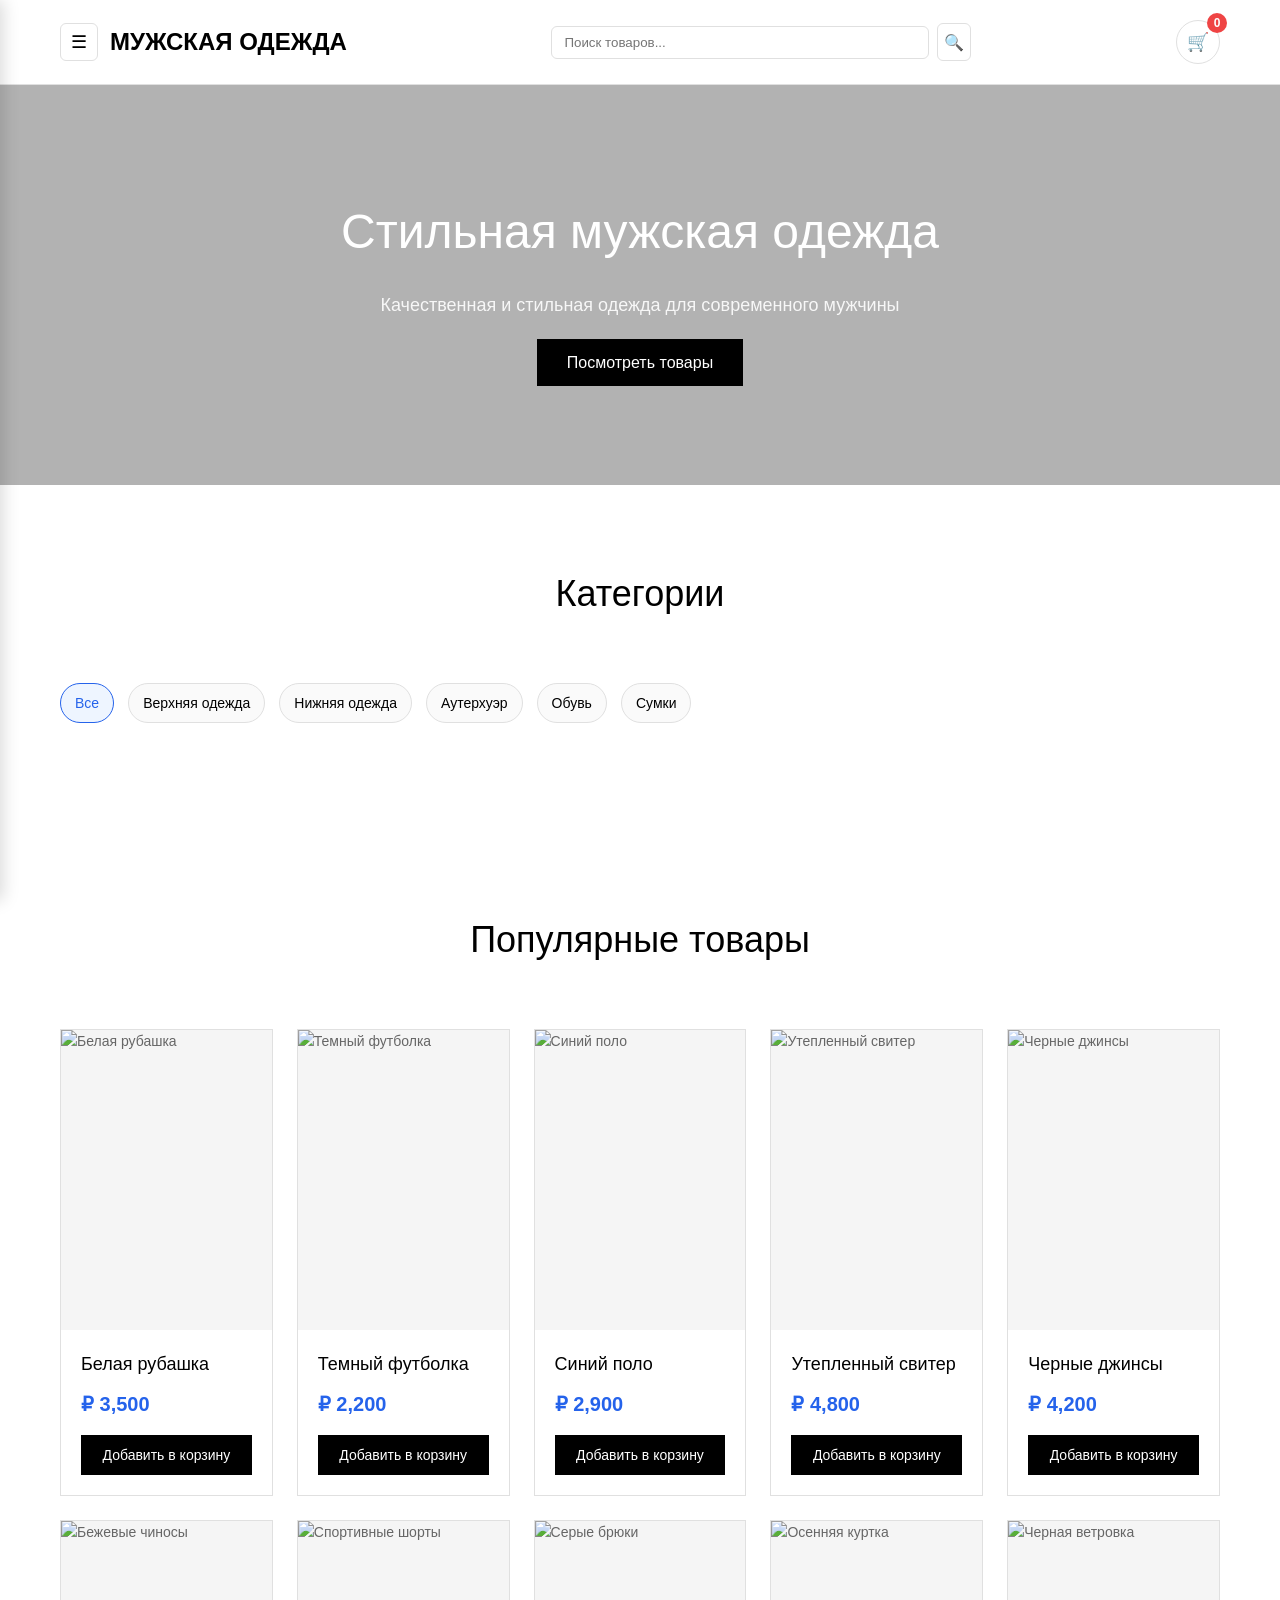
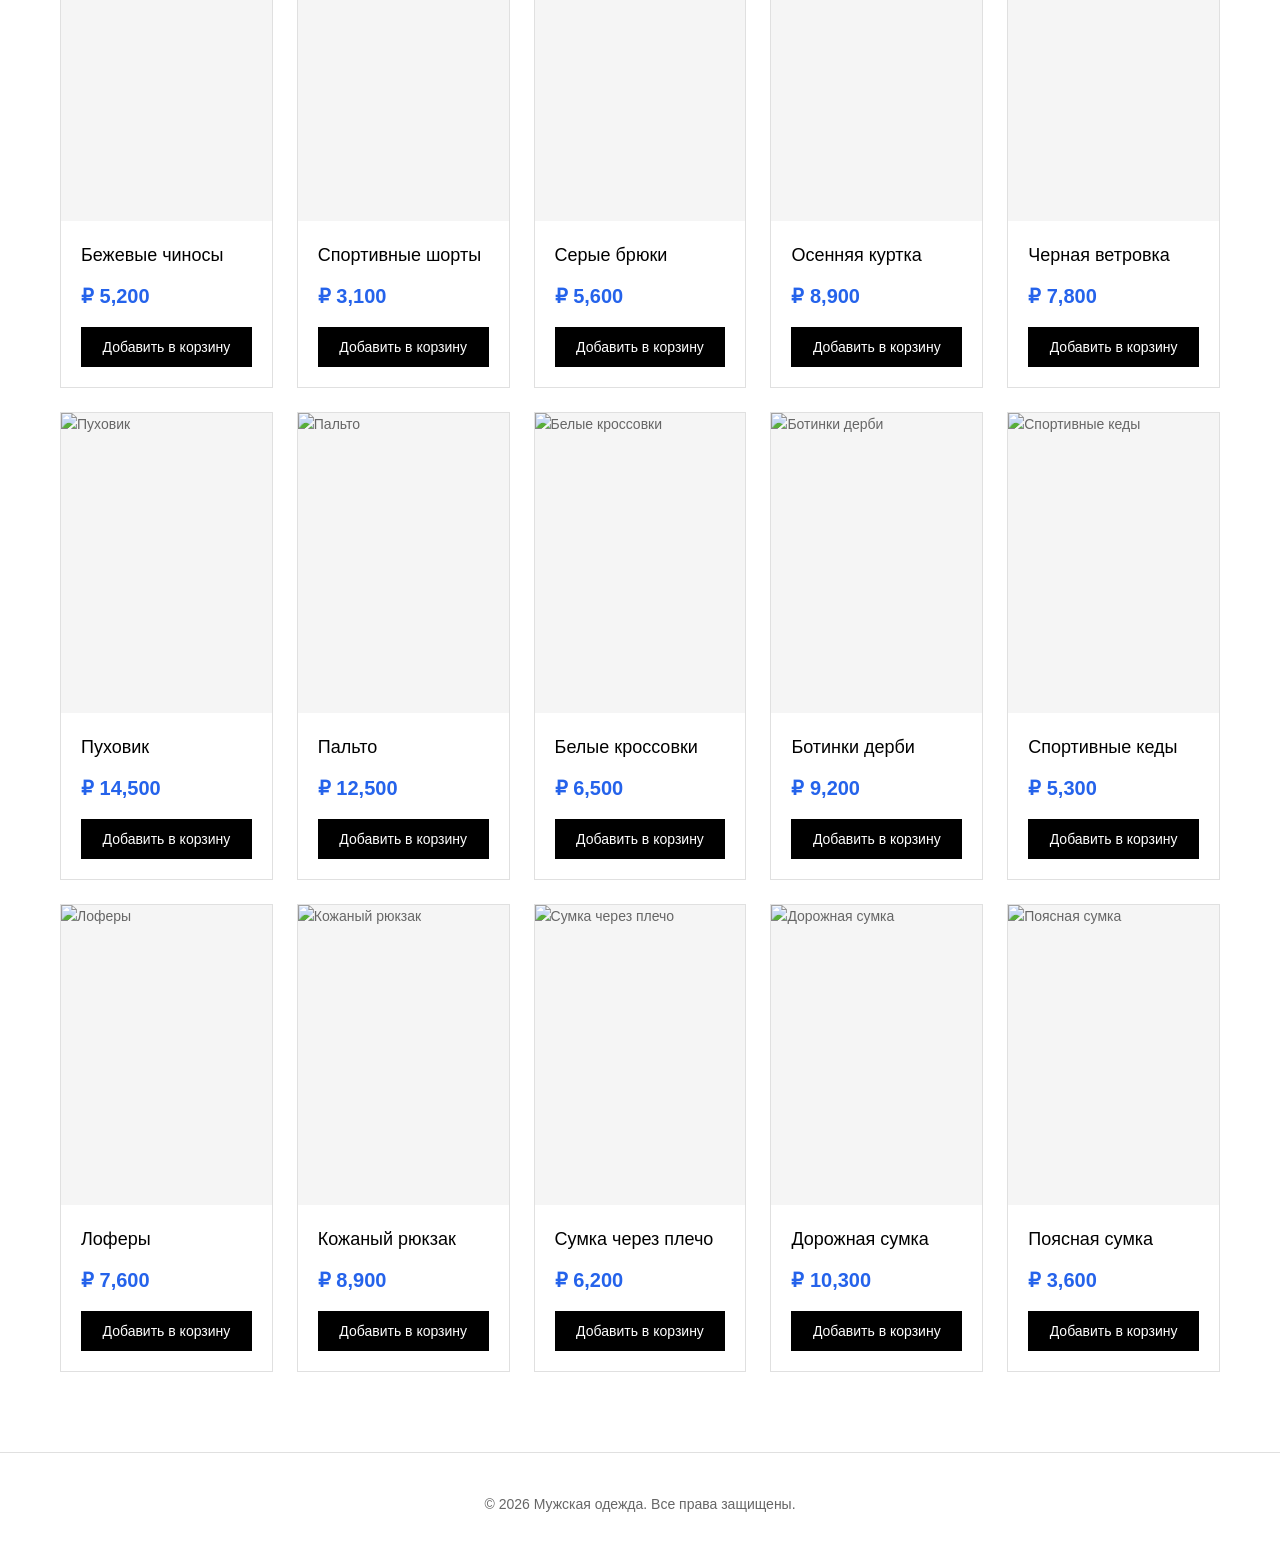
==== commit efd9568a: "Update layout: left top hamburger side menu with x button, text scrollable categories, search icon, " ====
--- a/새 폴더/index.html
+++ b/새 폴더/index.html
@@ -91,62 +91,131 @@
       font-weight: bold;
     }
 
+    .header-left {
+      display: flex;
+      align-items: center;
+      gap: 12px;
+    }
+
     .hamburger {
+      border: 1px solid var(--border);
+      border-radius: 6px;
+      width: 38px;
+      height: 38px;
+      display: flex;
+      align-items: center;
+      justify-content: center;
+      background: var(--bg);
+      color: var(--text);
+      cursor: pointer;
+      font-size: 18px;
+    }
+
+    .search-bar {
+      display: flex;
+      align-items: center;
+      gap: 8px;
+      flex: 1;
+      max-width: 420px;
+    }
+
+    .search-bar input {
+      width: 100%;
+      padding: 8px 12px;
+      border: 1px solid var(--border);
+      border-radius: 6px;
+    }
+
+    .search-btn {
+      width: 38px;
+      height: 38px;
+      border: 1px solid var(--border);
+      border-radius: 6px;
+      background: var(--bg);
+      cursor: pointer;
+      font-size: 16px;
+    }
+
+    nav {
       display: none;
+    }
+
+    .side-menu {
+      position: fixed;
+      top: 0;
+      left: -260px;
+      width: 260px;
+      height: 100%;
+      background: var(--bg);
+      border-right: 1px solid var(--border);
+      box-shadow: 3px 0 16px rgba(0,0,0,0.15);
+      transition: left 0.25s ease;
+      z-index: 2000;
+      padding: 20px;
+    }
+
+    .side-menu.open {
+      left: 0;
+    }
+
+    .side-menu .close-btn {
+      background: none;
+      border: 1px solid var(--border);
+      border-radius: 6px;
+      width: 32px;
+      height: 32px;
+      text-align: center;
+      font-size: 24px;
+      line-height: 0;
+      cursor: pointer;
+      margin-bottom: 18px;
+    }
+
+    .side-menu ul {
+      list-style: none;
+      display: flex;
       flex-direction: column;
-      cursor: pointer;
-      gap: 4px;
-    }
-
-    .hamburger span {
-      width: 25px;
-      height: 3px;
-      background: var(--text);
-      transition: 0.3s;
-    }
-
-    nav {
-      display: flex;
-    }
-
-    nav ul {
-      display: flex;
-      list-style: none;
-      gap: 40px;
-    }
-
-    nav a {
+      gap: 14px;
+      padding-left: 0;
+    }
+
+    .side-menu li a {
+      color: var(--text);
       text-decoration: none;
+      font-size: 16px;
+      font-weight: 500;
+    }
+
+    .category-tabs {
+      display: flex;
+      gap: 14px;
+      overflow-x: auto;
+      white-space: nowrap;
+      padding-bottom: 4px;
+      margin-bottom: 24px;
+      -webkit-overflow-scrolling: touch;
+    }
+
+    .category-tab {
+      display: inline-flex;
+      padding: 8px 14px;
+      font-size: 14px;
+      border-radius: 999px;
+      border: 1px solid var(--border);
       color: var(--text);
-      font-weight: 500;
-      transition: color 0.3s;
-    }
-
-    nav a:hover,
-    nav a.active {
+      cursor: pointer;
+      background: #fafafa;
+      white-space: nowrap;
+    }
+
+    .category-tab.active {
+      border-color: var(--primary);
       color: var(--primary);
-    }
-
-    /* Mobile Menu */
-    .mobile-menu {
-      display: none;
-      position: absolute;
-      top: 100%;
-      left: 0;
-      right: 0;
-      background: var(--bg);
-      border-bottom: 1px solid var(--border);
-      padding: 20px 0;
-    }
-
-    .mobile-menu.active {
-      display: block;
-    }
-
-    .mobile-menu ul {
-      flex-direction: column;
-      gap: 20px;
-      text-align: center;
+      background: #eef5ff;
+    }
+
+    .category-tab:hover {
+      opacity: 0.9;
     }
 
     /* Hero Banner */
@@ -254,8 +323,8 @@
 
     .product-grid {
       display: grid;
-      grid-template-columns: repeat(auto-fit, minmax(280px, 1fr));
-      gap: 40px;
+      grid-template-columns: repeat(5, minmax(0, 1fr));
+      gap: 24px;
     }
 
     .product-card {
@@ -263,6 +332,47 @@
       border: 1px solid var(--border);
       overflow: hidden;
       transition: all 0.3s;
+    }
+
+    .product-image img,
+    .product-detail-image img,
+    .cart-item-image img {
+      width: 100%;
+      height: 100%;
+      object-fit: cover;
+      display: block;
+    }
+
+    .product-image {
+      width: 100%;
+      height: 220px;
+      background: var(--hover);
+      display: flex;
+      align-items: center;
+      justify-content: center;
+      cursor: pointer;
+      overflow: hidden;
+    }
+
+    .product-detail-image {
+      width: 100%;
+      height: 280px;
+      background: var(--hover);
+      display: flex;
+      align-items: center;
+      justify-content: center;
+      overflow: hidden;
+      margin-bottom: 20px;
+    }
+
+    .cart-item-image {
+      width: 80px;
+      height: 80px;
+      background: var(--hover);
+      display: flex;
+      align-items: center;
+      justify-content: center;
+      overflow: hidden;
     }
 
     .product-card:hover {
@@ -546,14 +656,18 @@
         font-size: 28px;
       }
 
-      .category-grid,
       .product-grid {
-        grid-template-columns: 1fr;
+        grid-template-columns: repeat(2, minmax(0, 1fr));
         gap: 20px;
       }
 
-      .category-card {
-        padding: 30px 20px;
+      .category-tabs {
+        justify-content: flex-start;
+      }
+
+      .category-tab {
+        padding: 8px 12px;
+        font-size: 13px;
       }
 
       .modal-content {
@@ -607,39 +721,34 @@
   <header>
     <div class="container">
       <div class="header-content">
-        <div class="logo">МУЖСКАЯ ОДЕЖДА</div>
-        <nav>
-          <ul>
-            <li><a href="#categories" class="active">Категории</a></li>
-            <li><a href="#products">Товары</a></li>
-            <li><a href="#about">О нас</a></li>
-            <li><a href="#contact">Контакты</a></li>
-          </ul>
-        </nav>
+        <div class="header-left">
+          <button class="hamburger" onclick="openSideMenu()">☰</button>
+          <div class="logo">МУЖСКАЯ ОДЕЖДА</div>
+        </div>
+        <div class="search-bar">
+          <input id="search-input" type="text" placeholder="Поиск товаров..." oninput="searchProducts()" />
+          <button class="search-btn" onclick="searchProducts()">🔍</button>
+        </div>
         <div class="header-right">
           <button class="cart-btn" onclick="openCart()">
             🛒
             <span class="cart-count" id="cart-count">0</span>
           </button>
-          <div class="hamburger" onclick="toggleMobileMenu()">
-            <span></span>
-            <span></span>
-            <span></span>
-          </div>
         </div>
-      </div>
-      <div class="mobile-menu" id="mobile-menu">
-        <nav>
-          <ul>
-            <li><a href="#categories">Категории</a></li>
-            <li><a href="#products">Товары</a></li>
-            <li><a href="#about">О нас</a></li>
-            <li><a href="#contact">Контакты</a></li>
-          </ul>
-        </nav>
       </div>
     </div>
   </header>
+
+  <div class="side-menu" id="side-menu" aria-hidden="true">
+    <button class="close-btn" onclick="closeSideMenu()">×</button>
+    <ul>
+      <li><a href="#" onclick="filterProducts('tops'); closeSideMenu(); return false;">Верхняя одежда</a></li>
+      <li><a href="#" onclick="filterProducts('bottoms'); closeSideMenu(); return false;">Нижняя одежда</a></li>
+      <li><a href="#" onclick="filterProducts('outer'); closeSideMenu(); return false;">Аутерхуэр</a></li>
+      <li><a href="#" onclick="filterProducts('shoes'); closeSideMenu(); return false;">Обувь</a></li>
+      <li><a href="#" onclick="filterProducts('bags'); closeSideMenu(); return false;">Сумки</a></li>
+    </ul>
+  </div>
 
   <section class="hero">
     <div class="hero-content">
@@ -652,31 +761,13 @@
   <section class="categories" id="categories">
     <div class="container">
       <h2>Категории</h2>
-      <div class="category-grid">
-        <div class="category-card active" data-category="all" onclick="filterProducts('all')">
-          <h3>Все товары</h3>
-          <p>Посмотреть все</p>
-        </div>
-        <div class="category-card" data-category="tops" onclick="filterProducts('tops')">
-          <h3>Верхняя одежда</h3>
-          <p>Рубашки, футболки, свитера</p>
-        </div>
-        <div class="category-card" data-category="bottoms" onclick="filterProducts('bottoms')">
-          <h3>Нижняя одежда</h3>
-          <p>Брюки, джинсы, шорты</p>
-        </div>
-        <div class="category-card" data-category="outer" onclick="filterProducts('outer')">
-          <h3>Верхняя одежда</h3>
-          <p>Куртки, пальто, ветровки</p>
-        </div>
-        <div class="category-card" data-category="shoes" onclick="filterProducts('shoes')">
-          <h3>Обувь</h3>
-          <p>Кроссовки, ботинки, туфли</p>
-        </div>
-        <div class="category-card" data-category="bags" onclick="filterProducts('bags')">
-          <h3>Аксессуары</h3>
-          <p>Сумки, ремни, очки</p>
-        </div>
+      <div class="category-tabs" id="category-tabs">
+        <span class="category-tab active" data-category="all" onclick="filterProducts('all')">Все</span>
+        <span class="category-tab" data-category="tops" onclick="filterProducts('tops')">Верхняя одежда</span>
+        <span class="category-tab" data-category="bottoms" onclick="filterProducts('bottoms')">Нижняя одежда</span>
+        <span class="category-tab" data-category="outer" onclick="filterProducts('outer')">Аутерхуэр</span>
+        <span class="category-tab" data-category="shoes" onclick="filterProducts('shoes')">Обувь</span>
+        <span class="category-tab" data-category="bags" onclick="filterProducts('bags')">Сумки</span>
       </div>
     </div>
   </section>
@@ -735,111 +826,126 @@
   <script>
     // Product data
     const products = [
-      {
-        id: 1,
-        category: 'tops',
-        title: 'Классическая рубашка',
-        price: 3500,
-        description: 'Элегантная белая рубашка из хлопка премиум качества. Идеально подходит для деловых встреч и повседневного ношения.',
-        image: 'Фото товара'
-      },
-      {
-        id: 2,
-        category: 'bottoms',
-        title: 'Темные джинсы',
-        price: 4200,
-        description: 'Классические темные джинсы с идеальной посадкой. Изготовлены из высококачественного денима.',
-        image: 'Фото товара'
-      },
-      {
-        id: 3,
-        category: 'outer',
-        title: 'Стильная куртка',
-        price: 8900,
-        description: 'Современная куртка в минималистичном стиле. Защищает от ветра и холода, сохраняя комфорт.',
-        image: 'Фото товара'
-      },
-      {
-        id: 4,
-        category: 'shoes',
-        title: 'Белые кроссовки',
-        price: 6500,
-        description: 'Удобные белые кроссовки для повседневного использования. Комфорт и стиль в одном.',
-        image: 'Фото товара'
-      },
-      {
-        id: 5,
-        category: 'tops',
-        title: 'Серый свитер',
-        price: 4800,
-        description: 'Мягкий серый свитер из натуральной шерсти. Теплый и стильный вариант для холодного времени года.',
-        image: 'Фото товара'
-      },
-      {
-        id: 6,
-        category: 'bottoms',
-        title: 'Бежевые брюки',
-        price: 5200,
-        description: 'Элегантные бежевые брюки классического кроя. Универсальный вариант для любого случая.',
-        image: 'Фото товара'
-      },
-      {
-        id: 7,
-        category: 'outer',
-        title: 'Черный плащ',
-        price: 12500,
-        description: 'Классический черный плащ с водонепроницаемой пропиткой. Идеален для дождливой погоды.',
-        image: 'Фото товара'
-      },
-      {
-        id: 8,
-        category: 'shoes',
-        title: 'Коричневые ботинки',
-        price: 7800,
-        description: 'Стильные коричневые ботинки из натуральной кожи. Комфорт и долговечность гарантированы.',
-        image: 'Фото товара'
-      }
+      { id: 1, category: 'tops', title: 'Белая рубашка', price: 3500, description: 'Элегантная рубашка из хлопка. Идеальна для офиса и встреч.', image: 'https://images.unsplash.com/photo-1521334884684-d80222895322?auto=format&fit=crop&w=600&q=80' },
+      { id: 2, category: 'tops', title: 'Темный футболка', price: 2200, description: 'Базовая футболка с плотной посадкой. Удобная и дышащая.', image: 'https://images.unsplash.com/photo-1541099649105-f69ad21f3246?auto=format&fit=crop&w=600&q=80' },
+      { id: 3, category: 'tops', title: 'Синий поло', price: 2900, description: 'Футболка-поло из мягкой ткани, для повседневного стиля.', image: 'https://images.unsplash.com/photo-1520975925923-399a8ef67fa4?auto=format&fit=crop&w=600&q=80' },
+      { id: 4, category: 'tops', title: 'Утепленный свитер', price: 4800, description: 'Теплый маечный свитер с высокой горловиной.', image: 'https://images.unsplash.com/photo-1541099649105-f69ad21f3246?auto=format&fit=crop&w=600&q=80' },
+      { id: 5, category: 'bottoms', title: 'Черные джинсы', price: 4200, description: 'Классические узкие джинсы из стрейч-денима.', image: 'https://images.unsplash.com/photo-1541099649105-f69ad21f3246?auto=format&fit=crop&w=600&q=80' },
+      { id: 6, category: 'bottoms', title: 'Бежевые чиносы', price: 5200, description: 'Удобные чиносы для городского стиля.', image: 'https://images.unsplash.com/photo-1503341455253-b2e723bb3dbb?auto=format&fit=crop&w=600&q=80' },
+      { id: 7, category: 'bottoms', title: 'Спортивные шорты', price: 3100, description: 'Легкие шорты для тренировок и отдыха.', image: 'https://images.unsplash.com/photo-1483985988355-763728e1935b?auto=format&fit=crop&w=600&q=80' },
+      { id: 8, category: 'bottoms', title: 'Серые брюки', price: 5600, description: 'Строгие брюки для офиса и формальных событий.', image: 'https://images.unsplash.com/photo-1503342217505-b0a15ec3261c?auto=format&fit=crop&w=600&q=80' },
+      { id: 9, category: 'outer', title: 'Осенняя куртка', price: 8900, description: 'Легкая куртка с капюшоном и защитой от ветра.', image: 'https://images.unsplash.com/photo-1512436991641-6745cdb1723f?auto=format&fit=crop&w=600&q=80' },
+      { id: 10, category: 'outer', title: 'Черная ветровка', price: 7800, description: 'Стильная ветровка с водоотталкивающей пропиткой.', image: 'https://images.unsplash.com/photo-1495126617001-ecfd29ca90a7?auto=format&fit=crop&w=600&q=80' },
+      { id: 11, category: 'outer', title: 'Пуховик', price: 14500, description: 'Теплый пуховик для мороза и снега.', image: 'https://images.unsplash.com/photo-1603791440384-56cd371ee9a7?auto=format&fit=crop&w=600&q=80' },
+      { id: 12, category: 'outer', title: 'Пальто', price: 12500, description: 'Элегантное пальто на осень-зиму.', image: 'https://images.unsplash.com/photo-1518552781450-5d0e0e7b0cf5?auto=format&fit=crop&w=600&q=80' },
+      { id: 13, category: 'shoes', title: 'Белые кроссовки', price: 6500, description: 'Удобные кроссовки для прогулок и спорта.', image: 'https://images.unsplash.com/photo-1528701800489-20c55ae9f0d8?auto=format&fit=crop&w=600&q=80' },
+      { id: 14, category: 'shoes', title: 'Ботинки дерби', price: 9200, description: 'Классические кожаные ботинки на каждый день.', image: 'https://images.unsplash.com/photo-1542291026-7eec264c27ff?auto=format&fit=crop&w=600&q=80' },
+      { id: 15, category: 'shoes', title: 'Спортивные кеды', price: 5300, description: 'Легкие кеды для активного образа жизни.', image: 'https://images.unsplash.com/photo-1517659023-0fd7a9f05458?auto=format&fit=crop&w=600&q=80' },
+      { id: 16, category: 'shoes', title: 'Лоферы', price: 7600, description: 'Стильные мокасины для городской моды.', image: 'https://images.unsplash.com/photo-1500471167420-17dc60f69de6?auto=format&fit=crop&w=600&q=80' },
+      { id: 17, category: 'bags', title: 'Кожаный рюкзак', price: 8900, description: 'Минималистичный рюкзак для работы и путешествий.', image: 'https://images.unsplash.com/photo-1483985988355-763728e1935b?auto=format&fit=crop&w=600&q=80' },
+      { id: 18, category: 'bags', title: 'Сумка через плечо', price: 6200, description: 'Стильная сумка для документов и гаджетов.', image: 'https://images.unsplash.com/photo-1498105048779-af8cf7d6e9e0?auto=format&fit=crop&w=600&q=80' },
+      { id: 19, category: 'bags', title: 'Дорожная сумка', price: 10300, description: 'Прочная сумка для поездок и выходных.', image: 'https://images.unsplash.com/photo-1533113489211-3f7101f46785?auto=format&fit=crop&w=600&q=80' },
+      { id: 20, category: 'bags', title: 'Поясная сумка', price: 3600, description: 'Удобная бананка для города и путешествий.', image: 'https://images.unsplash.com/photo-1525716009435-0d0f1b9e89a7?auto=format&fit=crop&w=600&q=80' }
     ];
 
     let cart = [];
     let currentProduct = null;
     let currentFilter = 'all';
+    let searchQuery = '';
 
     // Initialize
     document.addEventListener('DOMContentLoaded', function() {
       renderProducts();
       updateCartCount();
+
+      const tabs = document.getElementById('category-tabs');
+      let isDown = false;
+      let startX;
+      let scrollLeft;
+
+      tabs.addEventListener('mousedown', (e) => {
+        isDown = true;
+        tabs.classList.add('active-drag');
+        startX = e.pageX - tabs.offsetLeft;
+        scrollLeft = tabs.scrollLeft;
+      });
+
+      tabs.addEventListener('mouseleave', () => {
+        isDown = false;
+        tabs.classList.remove('active-drag');
+      });
+
+      tabs.addEventListener('mouseup', () => {
+        isDown = false;
+        tabs.classList.remove('active-drag');
+      });
+
+      tabs.addEventListener('mousemove', (e) => {
+        if (!isDown) return;
+        e.preventDefault();
+        const x = e.pageX - tabs.offsetLeft;
+        const walk = (x - startX) * 1.3;
+        tabs.scrollLeft = scrollLeft - walk;
+      });
+
+      tabs.addEventListener('touchstart', (e) => {
+        isDown = true;
+        startX = e.touches[0].pageX - tabs.offsetLeft;
+        scrollLeft = tabs.scrollLeft;
+      });
+
+      tabs.addEventListener('touchend', () => {
+        isDown = false;
+      });
+
+      tabs.addEventListener('touchmove', (e) => {
+        if (!isDown) return;
+        const x = e.touches[0].pageX - tabs.offsetLeft;
+        const walk = (x - startX) * 1.3;
+        tabs.scrollLeft = scrollLeft - walk;
+      });
     });
 
-    // Mobile menu toggle
+    // Side menu toggle
+    function openSideMenu() {
+      document.getElementById('side-menu').classList.add('open');
+    }
+
+    function closeSideMenu() {
+      document.getElementById('side-menu').classList.remove('open');
+    }
+
     function toggleMobileMenu() {
-      const menu = document.getElementById('mobile-menu');
-      menu.classList.toggle('active');
+      const menu = document.getElementById('side-menu');
+      menu.classList.toggle('open');
     }
 
     // Filter products
     function filterProducts(category) {
       currentFilter = category;
-
-      // Update active category
-      document.querySelectorAll('.category-card').forEach(card => {
-        card.classList.remove('active');
+      document.querySelectorAll('.category-tab').forEach(tab => {
+        tab.classList.toggle('active', tab.dataset.category === category);
       });
-      document.querySelector(`[data-category="${category}"]`).classList.add('active');
-
+      renderProducts();
+    }
+
+    function searchProducts() {
+      const input = document.getElementById('search-input');
+      searchQuery = input.value.trim().toLowerCase();
       renderProducts();
     }
 
     // Render products
     function renderProducts() {
       const grid = document.getElementById('product-grid');
-      const filteredProducts = currentFilter === 'all' ?
-        products : products.filter(p => p.category === currentFilter);
+      const filteredProducts = products
+        .filter(p => currentFilter === 'all' || p.category === currentFilter)
+        .filter(p => p.title.toLowerCase().includes(searchQuery));
 
       grid.innerHTML = filteredProducts.map(product => `
         <div class="product-card">
           <div class="product-image" onclick="openProductModal(${product.id})">
-            ${product.image}
+            <img src="${product.image}" alt="${product.title}">
           </div>
           <div class="product-info">
             <h3 class="product-title">${product.title}</h3>
@@ -859,7 +965,7 @@
       const body = document.getElementById('product-modal-body');
 
       body.innerHTML = `
-        <div class="product-detail-image">${currentProduct.image}</div>
+        <div class="product-detail-image"><img src="${currentProduct.image}" alt="${currentProduct.title}"></div>
         <h3 class="product-detail-title">${currentProduct.title}</h3>
         <p class="product-detail-price">₽ ${currentProduct.price.toLocaleString()}</p>
         <p class="product-detail-description">${currentProduct.description}</p>
@@ -935,7 +1041,7 @@
       } else {
         itemsContainer.innerHTML = cart.map(item => `
           <div class="cart-item">
-            <div class="cart-item-image">${item.image}</div>
+            <div class="cart-item-image"><img src="${item.image}" alt="${item.title}"></div>
             <div class="cart-item-info">
               <h4 class="cart-item-title">${item.title}</h4>
               <p class="cart-item-price">₽ ${item.price.toLocaleString()} × ${item.quantity}</p>
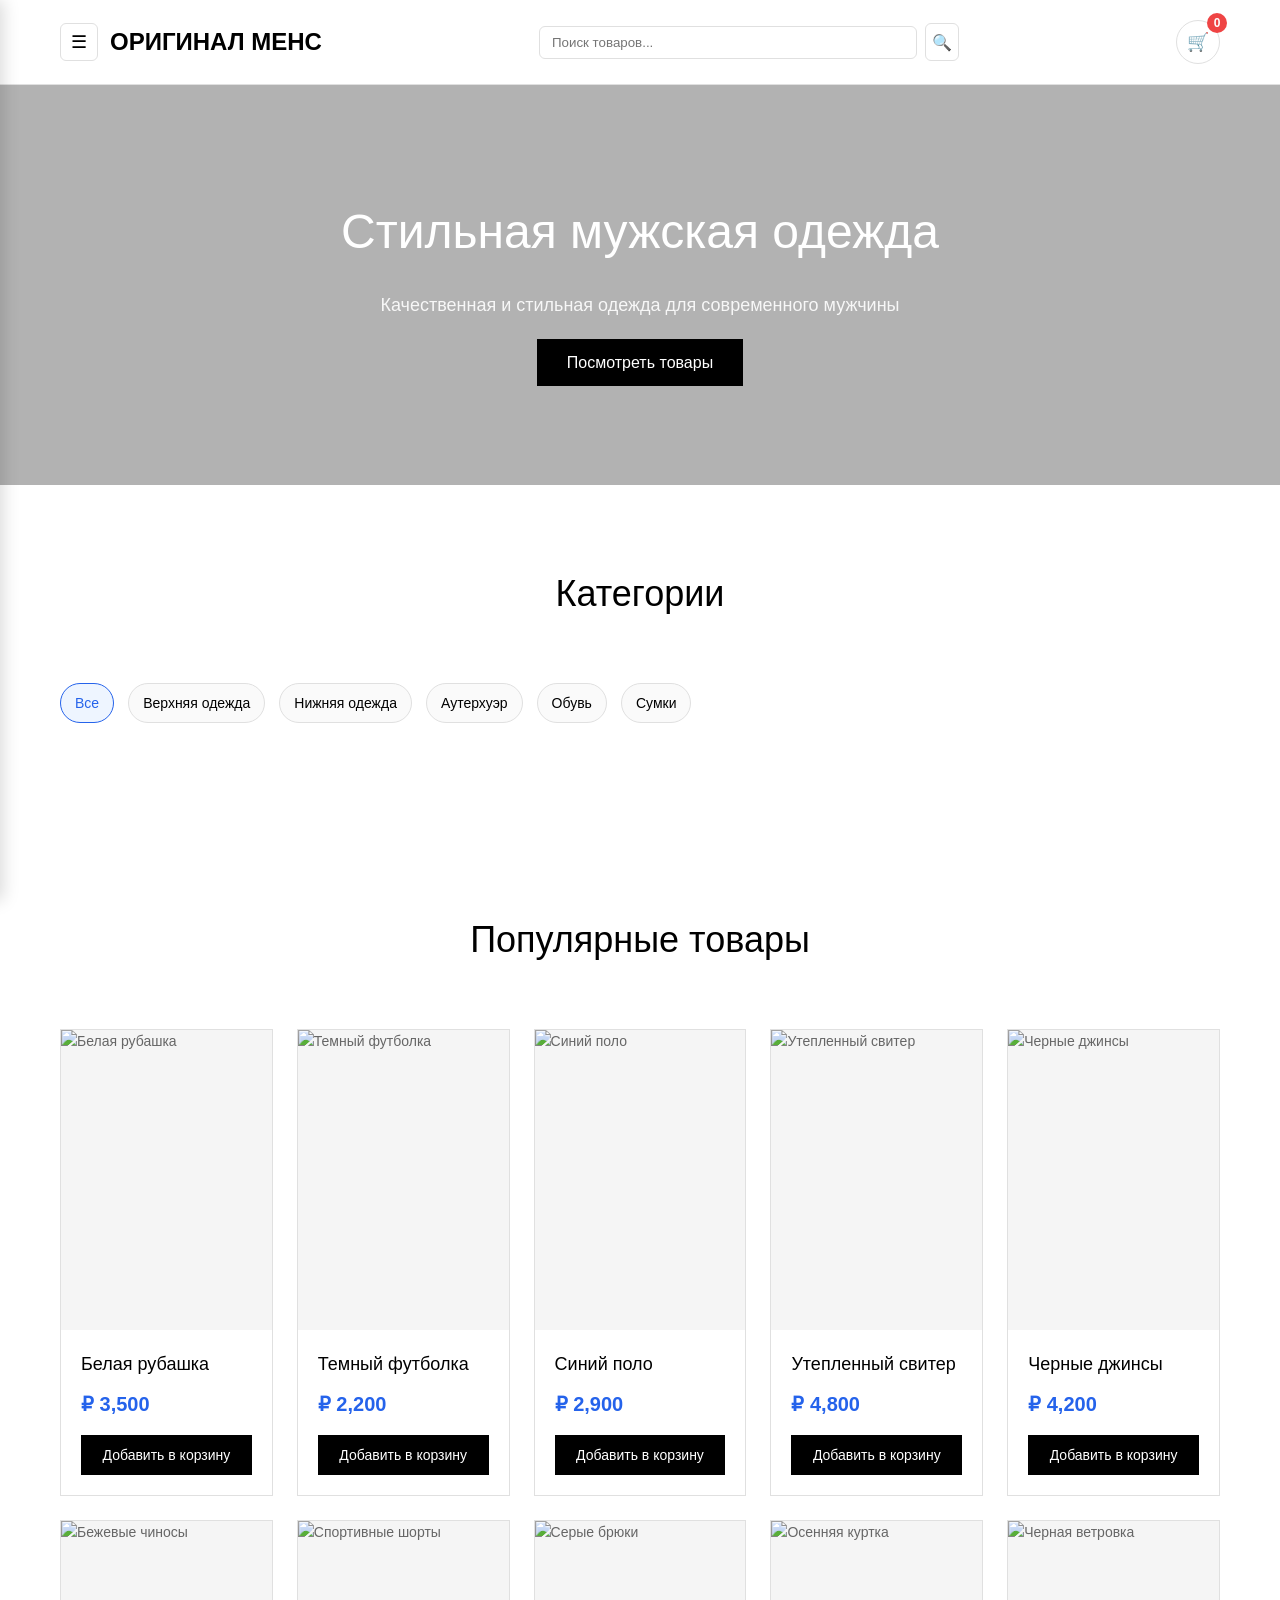
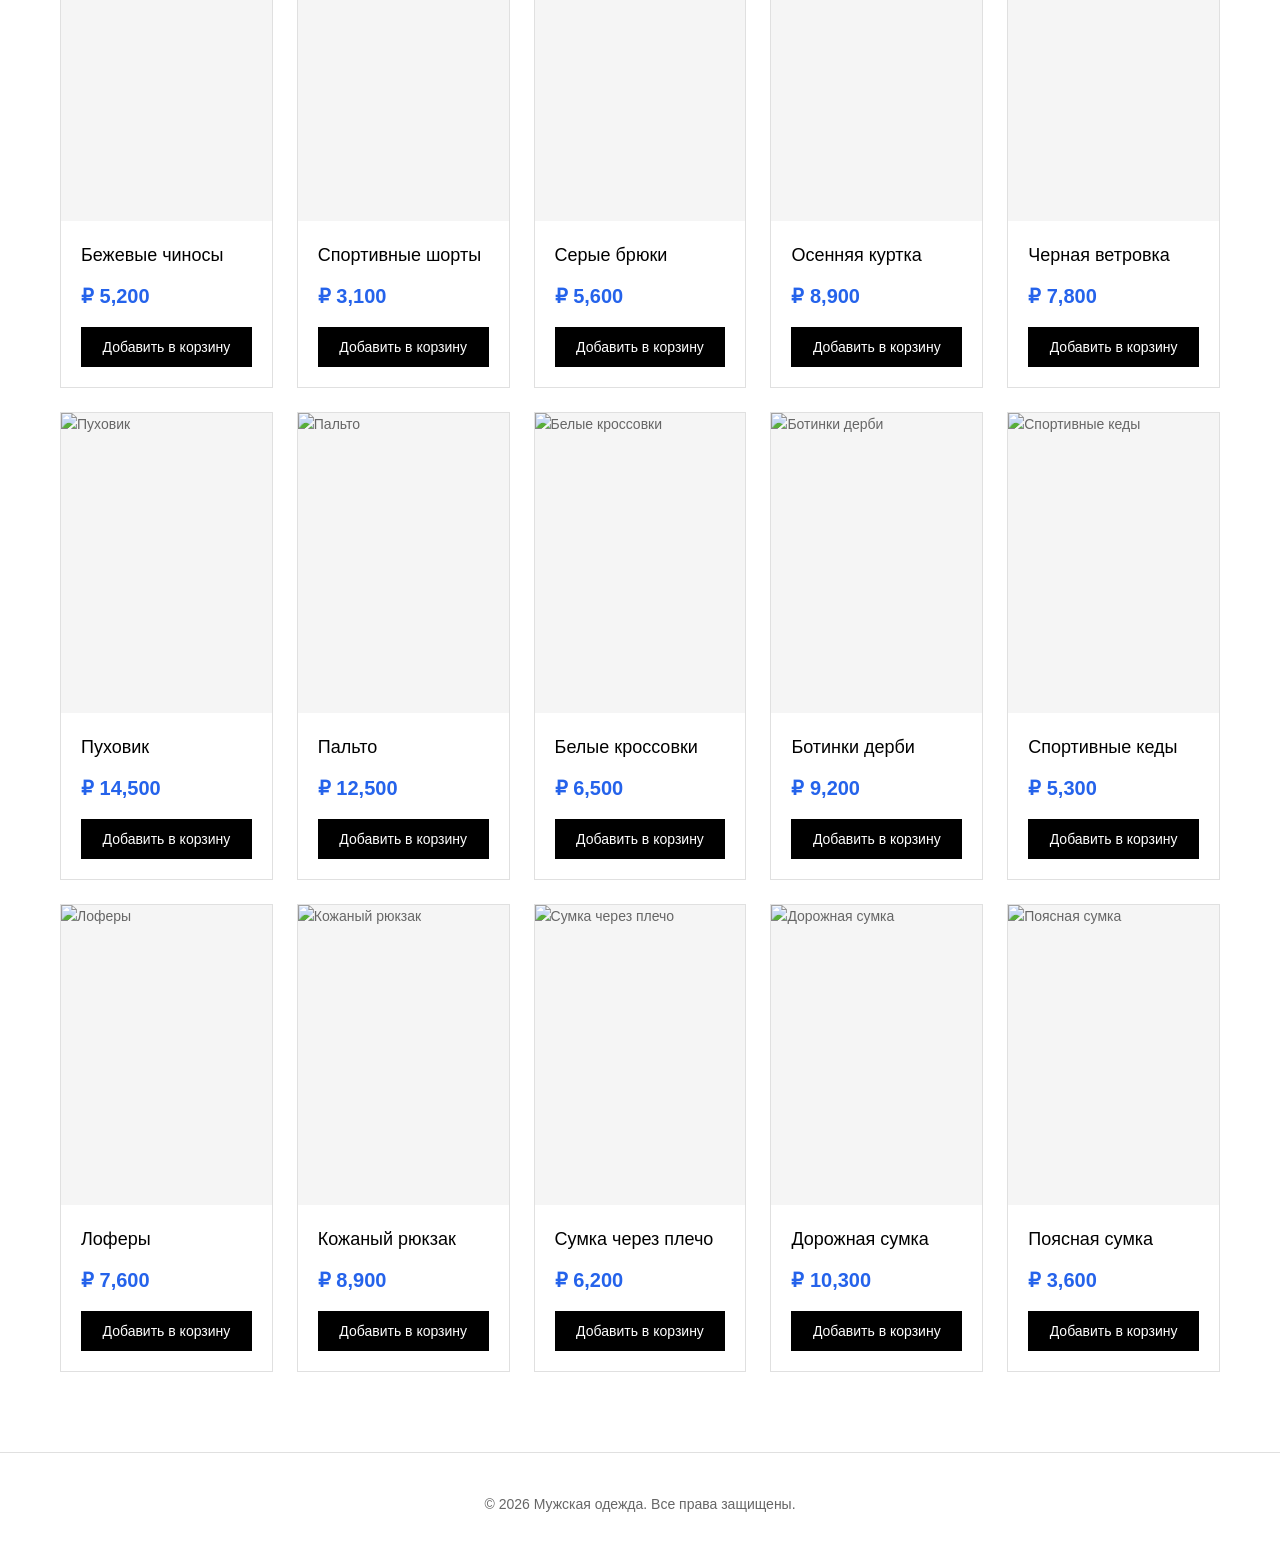
==== commit 7cd7ea8a: "Change site name to Original Mens and deploy" ====
--- a/새 폴더/index.html
+++ b/새 폴더/index.html
@@ -3,7 +3,7 @@
 <head>
   <meta charset="UTF-8" />
   <meta name="viewport" content="width=device-width, initial-scale=1.0" />
-  <title>Мужская одежда - Простой магазин</title>
+  <title>Оригинал Менс - Простой магазин</title>
   <style>
     :root {
       --bg: #ffffff;
@@ -723,7 +723,7 @@
       <div class="header-content">
         <div class="header-left">
           <button class="hamburger" onclick="openSideMenu()">☰</button>
-          <div class="logo">МУЖСКАЯ ОДЕЖДА</div>
+          <div class="logo">ОРИГИНАЛ МЕНС</div>
         </div>
         <div class="search-bar">
           <input id="search-input" type="text" placeholder="Поиск товаров..." oninput="searchProducts()" />
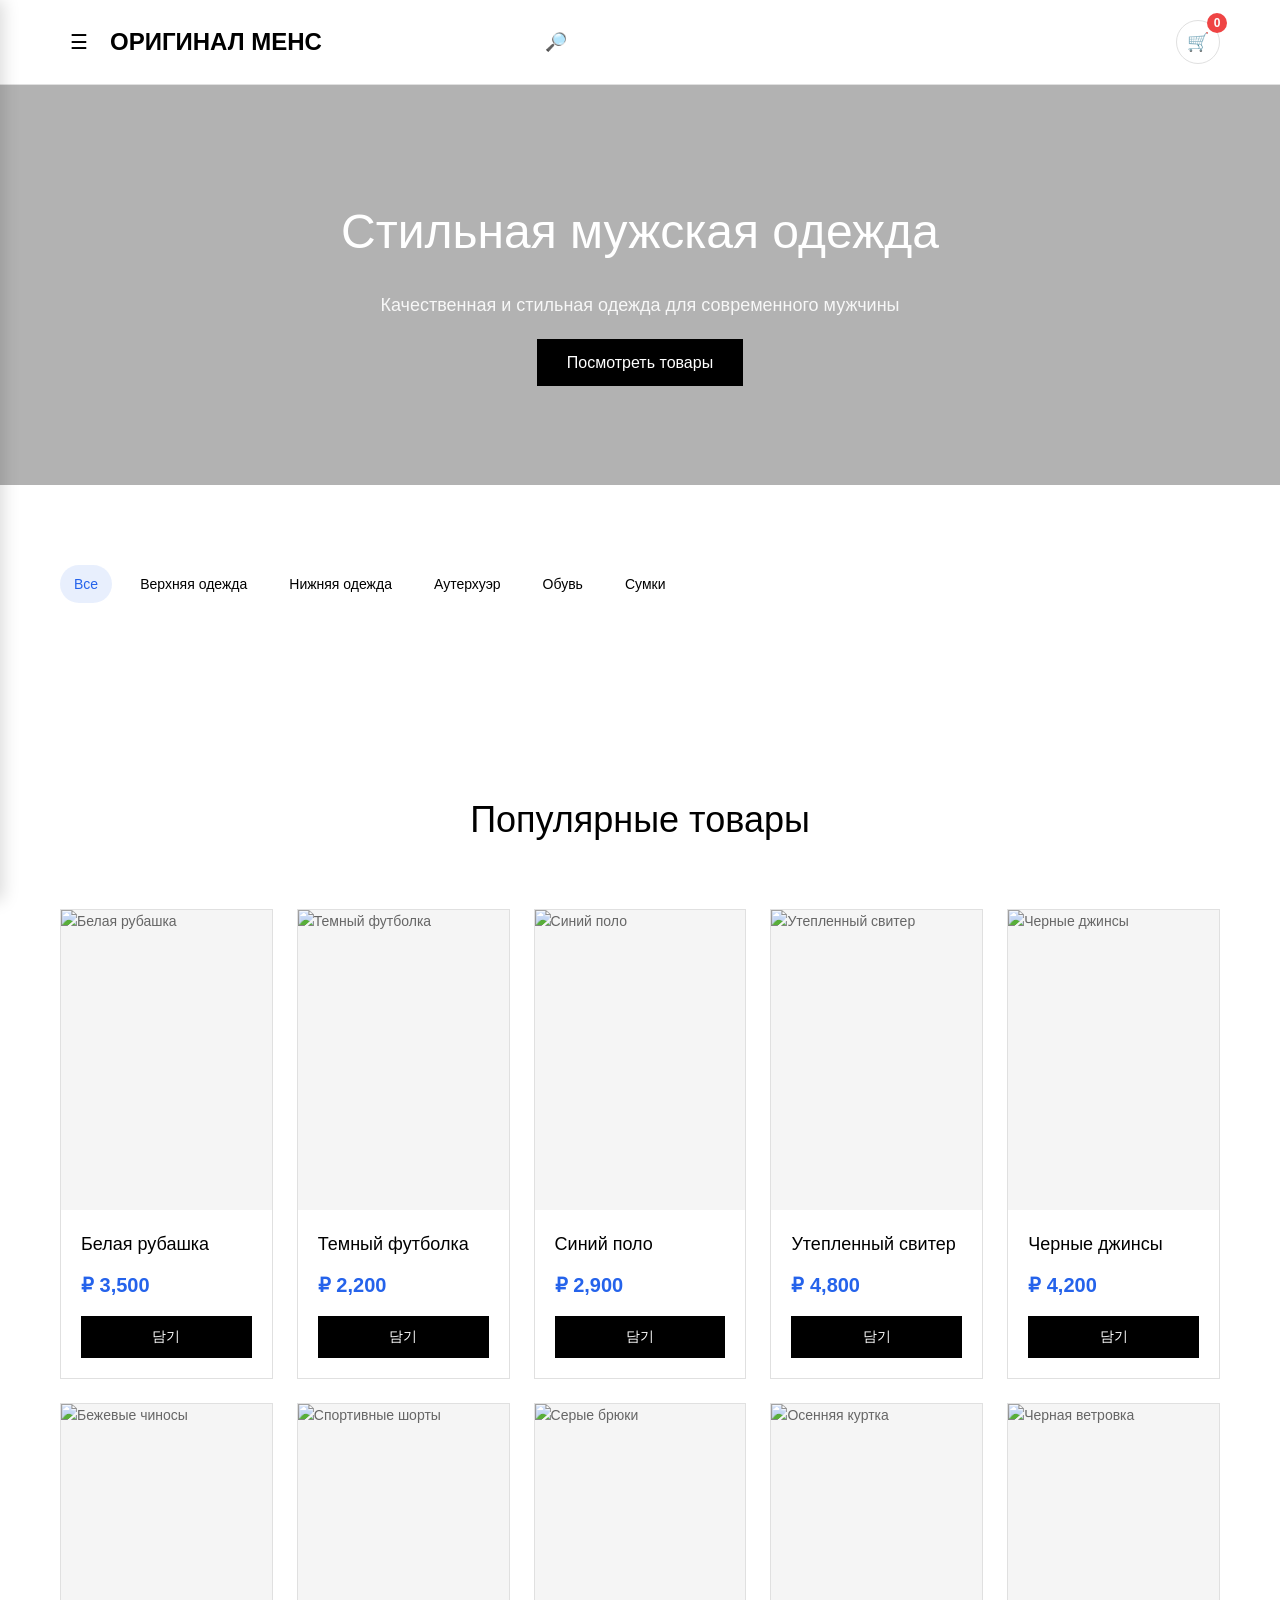
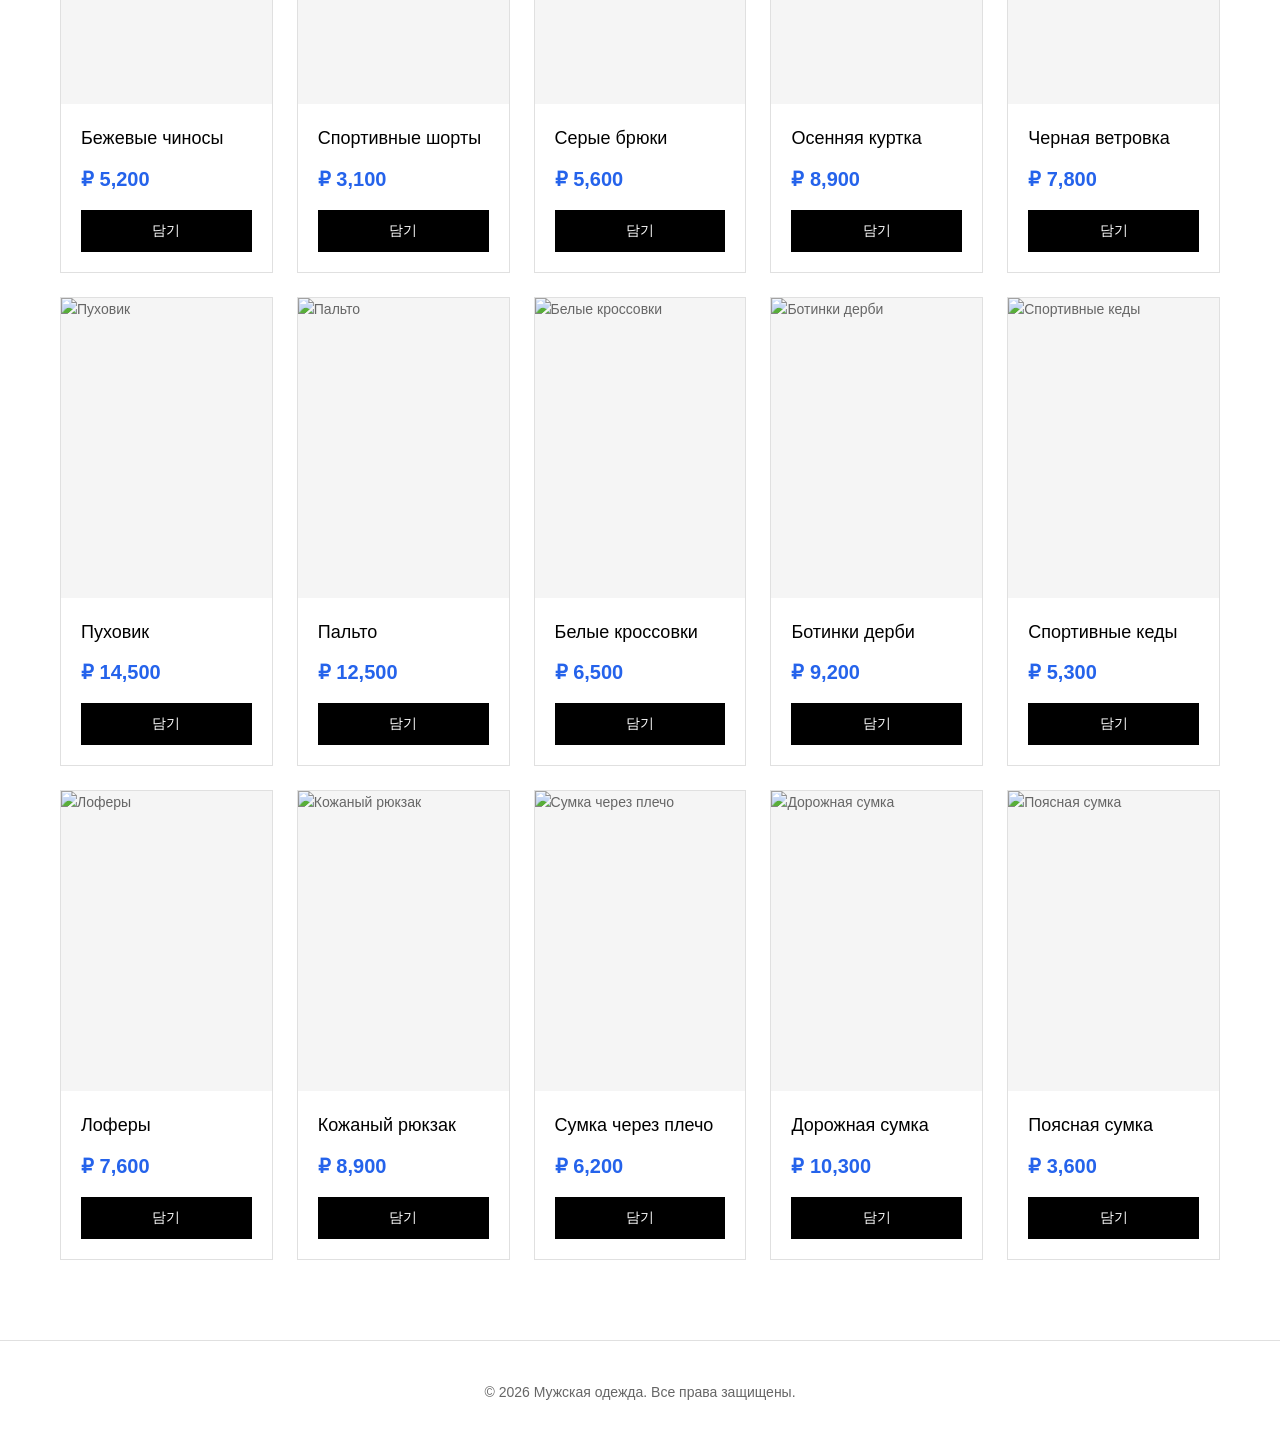
==== commit 8def331a: "Mobile polish: site name fit, search toggle icon, no borders, tabs text-only, product image height a" ====
--- a/새 폴더/index.html
+++ b/새 폴더/index.html
@@ -98,17 +98,17 @@
     }
 
     .hamburger {
-      border: 1px solid var(--border);
-      border-radius: 6px;
+      border: none;
+      border-radius: 0;
       width: 38px;
       height: 38px;
       display: flex;
       align-items: center;
       justify-content: center;
-      background: var(--bg);
+      background: transparent;
       color: var(--text);
       cursor: pointer;
-      font-size: 18px;
+      font-size: 20px;
     }
 
     .search-bar {
@@ -120,20 +120,28 @@
     }
 
     .search-bar input {
+      display: none;
       width: 100%;
       padding: 8px 12px;
-      border: 1px solid var(--border);
-      border-radius: 6px;
+      border: none;
+      border-radius: 0;
+      background: #f7f7f7;
+      color: var(--text);
+    }
+
+    .search-bar.active input {
+      display: block;
     }
 
     .search-btn {
-      width: 38px;
-      height: 38px;
-      border: 1px solid var(--border);
-      border-radius: 6px;
-      background: var(--bg);
-      cursor: pointer;
-      font-size: 16px;
+      width: 34px;
+      height: 34px;
+      border: none;
+      background: transparent;
+      cursor: pointer;
+      font-size: 18px;
+      padding: 0;
+      color: var(--text);
     }
 
     nav {
@@ -160,8 +168,7 @@
 
     .side-menu .close-btn {
       background: none;
-      border: 1px solid var(--border);
-      border-radius: 6px;
+      border: none;
       width: 32px;
       height: 32px;
       text-align: center;
@@ -201,17 +208,16 @@
       padding: 8px 14px;
       font-size: 14px;
       border-radius: 999px;
-      border: 1px solid var(--border);
+      border: none;
       color: var(--text);
       cursor: pointer;
-      background: #fafafa;
+      background: transparent;
       white-space: nowrap;
     }
 
     .category-tab.active {
-      border-color: var(--primary);
       color: var(--primary);
-      background: #eef5ff;
+      background: rgba(37, 99, 235, 0.1);
     }
 
     .category-tab:hover {
@@ -627,6 +633,13 @@
         position: relative;
       }
 
+      .logo {
+        font-size: 18px;
+        white-space: nowrap;
+        overflow: hidden;
+        text-overflow: ellipsis;
+      }
+
       .hamburger {
         display: flex;
       }
@@ -659,6 +672,10 @@
       .product-grid {
         grid-template-columns: repeat(2, minmax(0, 1fr));
         gap: 20px;
+      }
+
+      .product-image {
+        height: 160px;
       }
 
       .category-tabs {
@@ -727,7 +744,7 @@
         </div>
         <div class="search-bar">
           <input id="search-input" type="text" placeholder="Поиск товаров..." oninput="searchProducts()" />
-          <button class="search-btn" onclick="searchProducts()">🔍</button>
+          <button class="search-btn" onclick="toggleSearch()">🔎</button>
         </div>
         <div class="header-right">
           <button class="cart-btn" onclick="openCart()">
@@ -760,7 +777,6 @@
 
   <section class="categories" id="categories">
     <div class="container">
-      <h2>Категории</h2>
       <div class="category-tabs" id="category-tabs">
         <span class="category-tab active" data-category="all" onclick="filterProducts('all')">Все</span>
         <span class="category-tab" data-category="tops" onclick="filterProducts('tops')">Верхняя одежда</span>
@@ -793,7 +809,7 @@
       </div>
       <div class="modal-footer">
         <div class="cart-total" id="modal-total">Итого: ₽ 0</div>
-        <button class="checkout-btn" onclick="addToCartFromModal()">Добавить в корзину</button>
+        <button class="checkout-btn" onclick="addToCartFromModal()">담기</button>
       </div>
     </div>
   </div>
@@ -929,6 +945,21 @@
       renderProducts();
     }
 
+    function toggleSearch() {
+      const bar = document.querySelector('.search-bar');
+      bar.classList.toggle('active');
+      const input = document.getElementById('search-input');
+      if (bar.classList.contains('active')) {
+        input.style.display = 'block';
+        input.focus();
+      } else {
+        input.style.display = 'none';
+        input.value = '';
+        searchQuery = '';
+        renderProducts();
+      }
+    }
+
     function searchProducts() {
       const input = document.getElementById('search-input');
       searchQuery = input.value.trim().toLowerCase();
@@ -950,7 +981,7 @@
           <div class="product-info">
             <h3 class="product-title">${product.title}</h3>
             <p class="product-price">₽ ${product.price.toLocaleString()}</p>
-            <button class="product-btn" onclick="addToCart(${product.id})">Добавить в корзину</button>
+            <button class="product-btn" onclick="addToCart(${product.id})">담기</button>
           </div>
         </div>
       `).join('');
